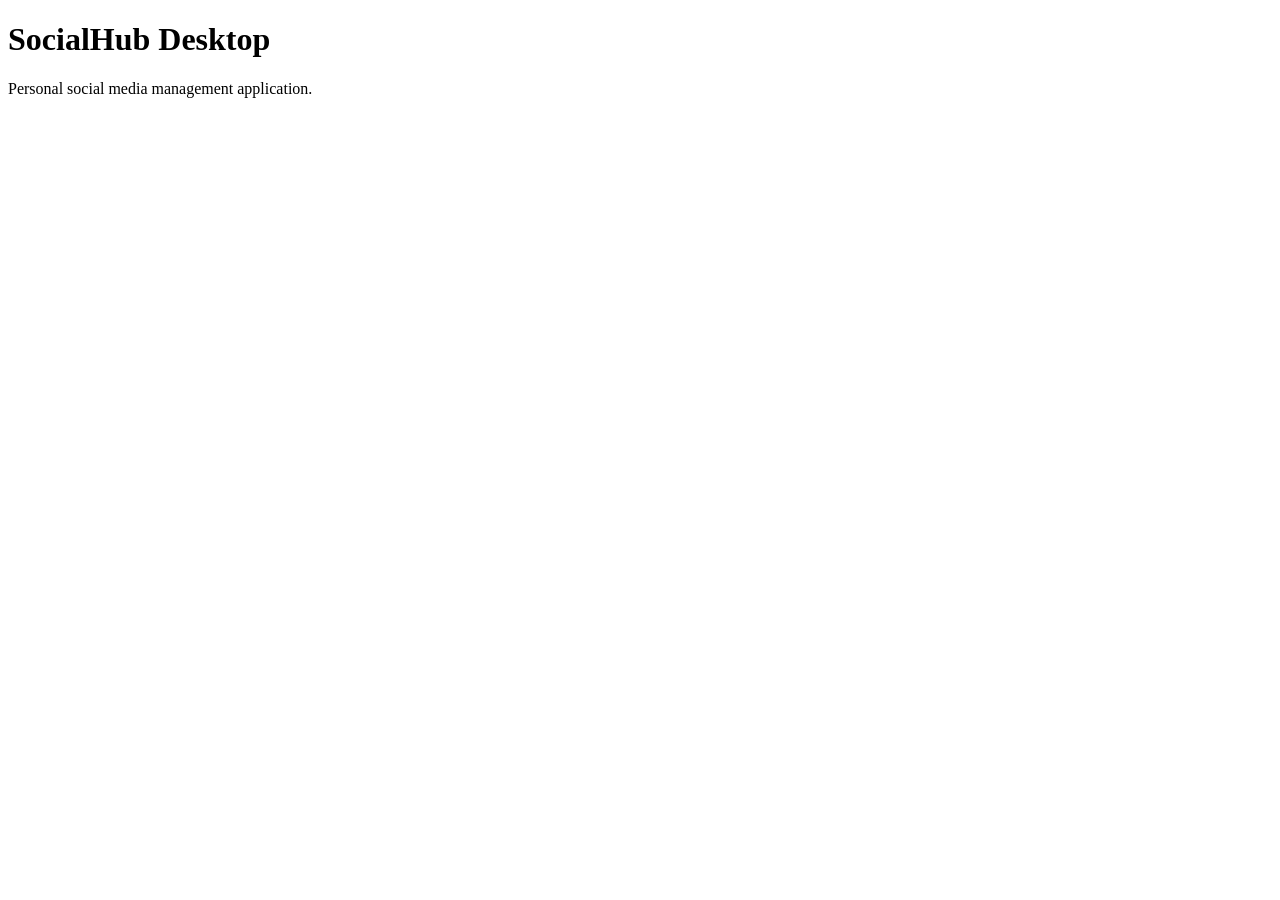
==== index.html @ 494243b6 "Add initial HTML structure for SocialHub" ====
<!DOCTYPE html>
<html lang="en">
<head>
  <meta charset="UTF-8">
  <title>SocialHub</title>
</head>
<body>
  <h1>SocialHub Desktop</h1>
  <p>Personal social media management application.</p>
</body>
</html>
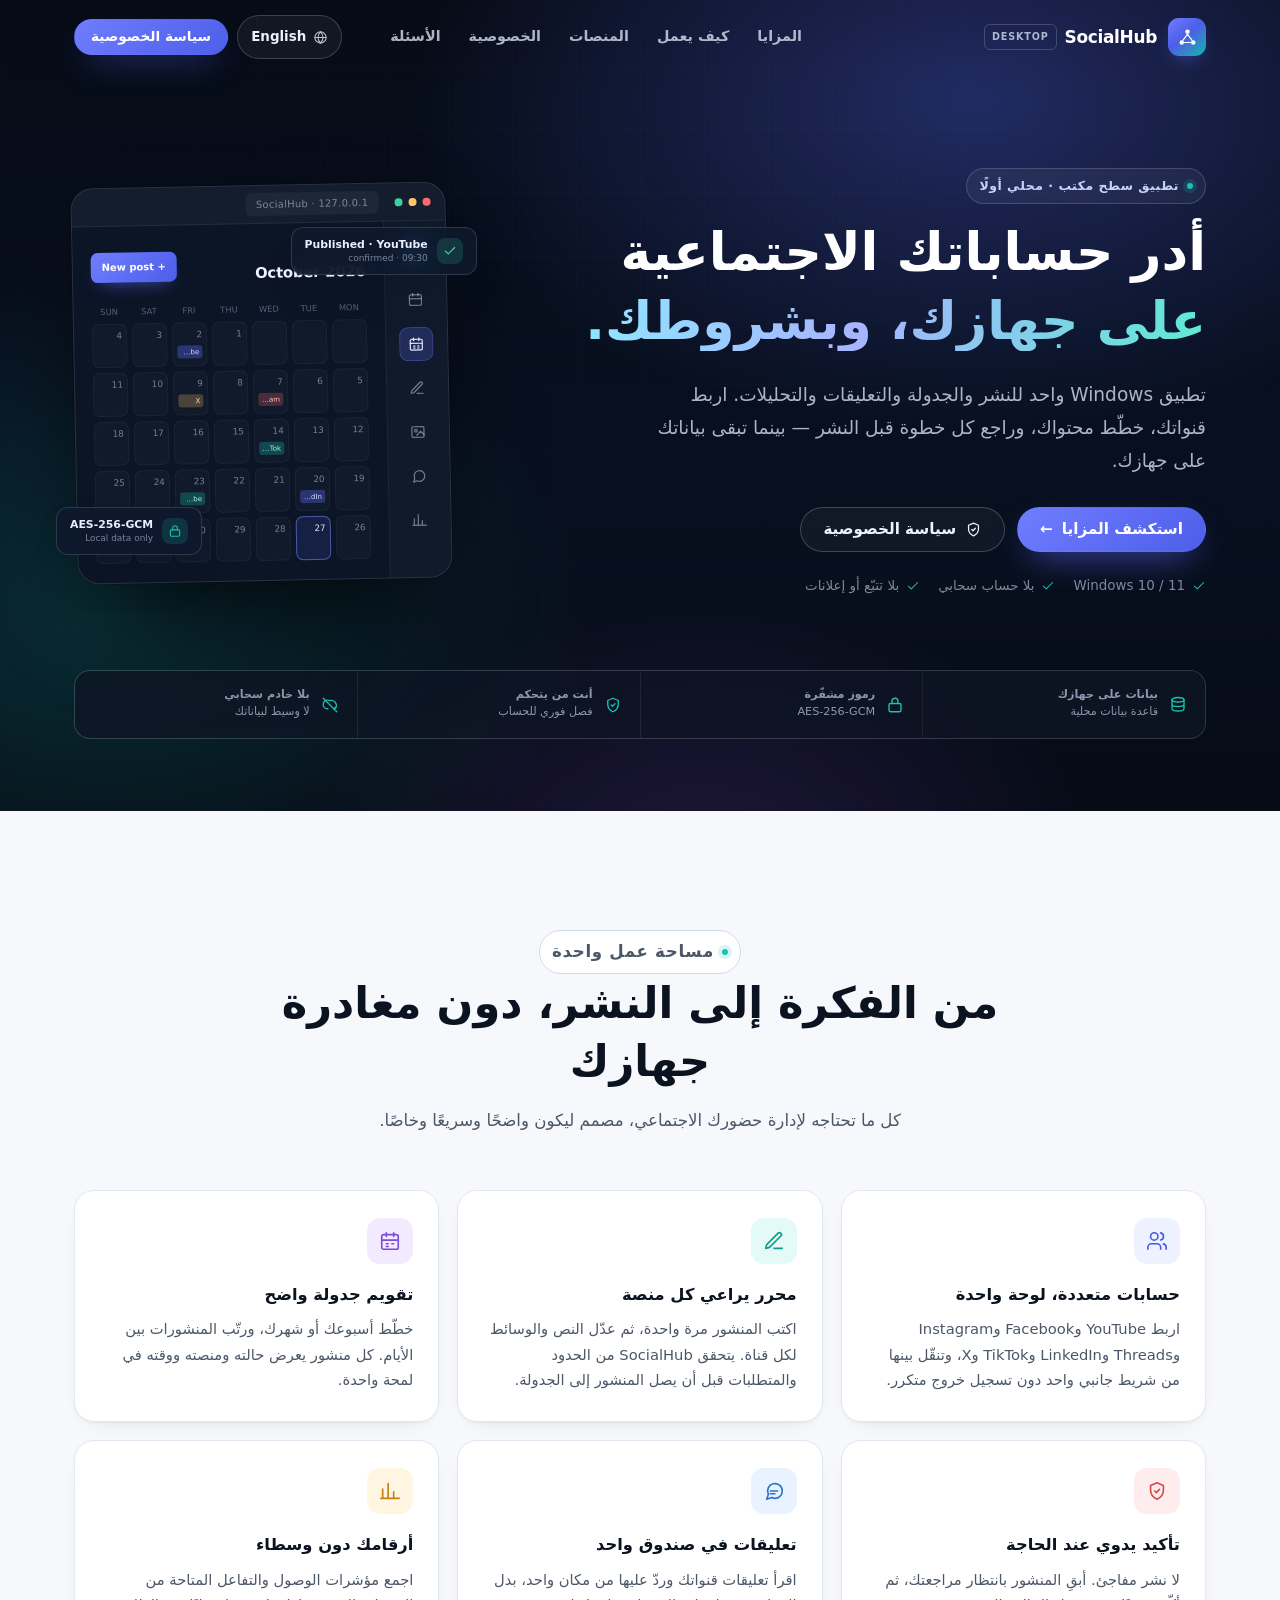
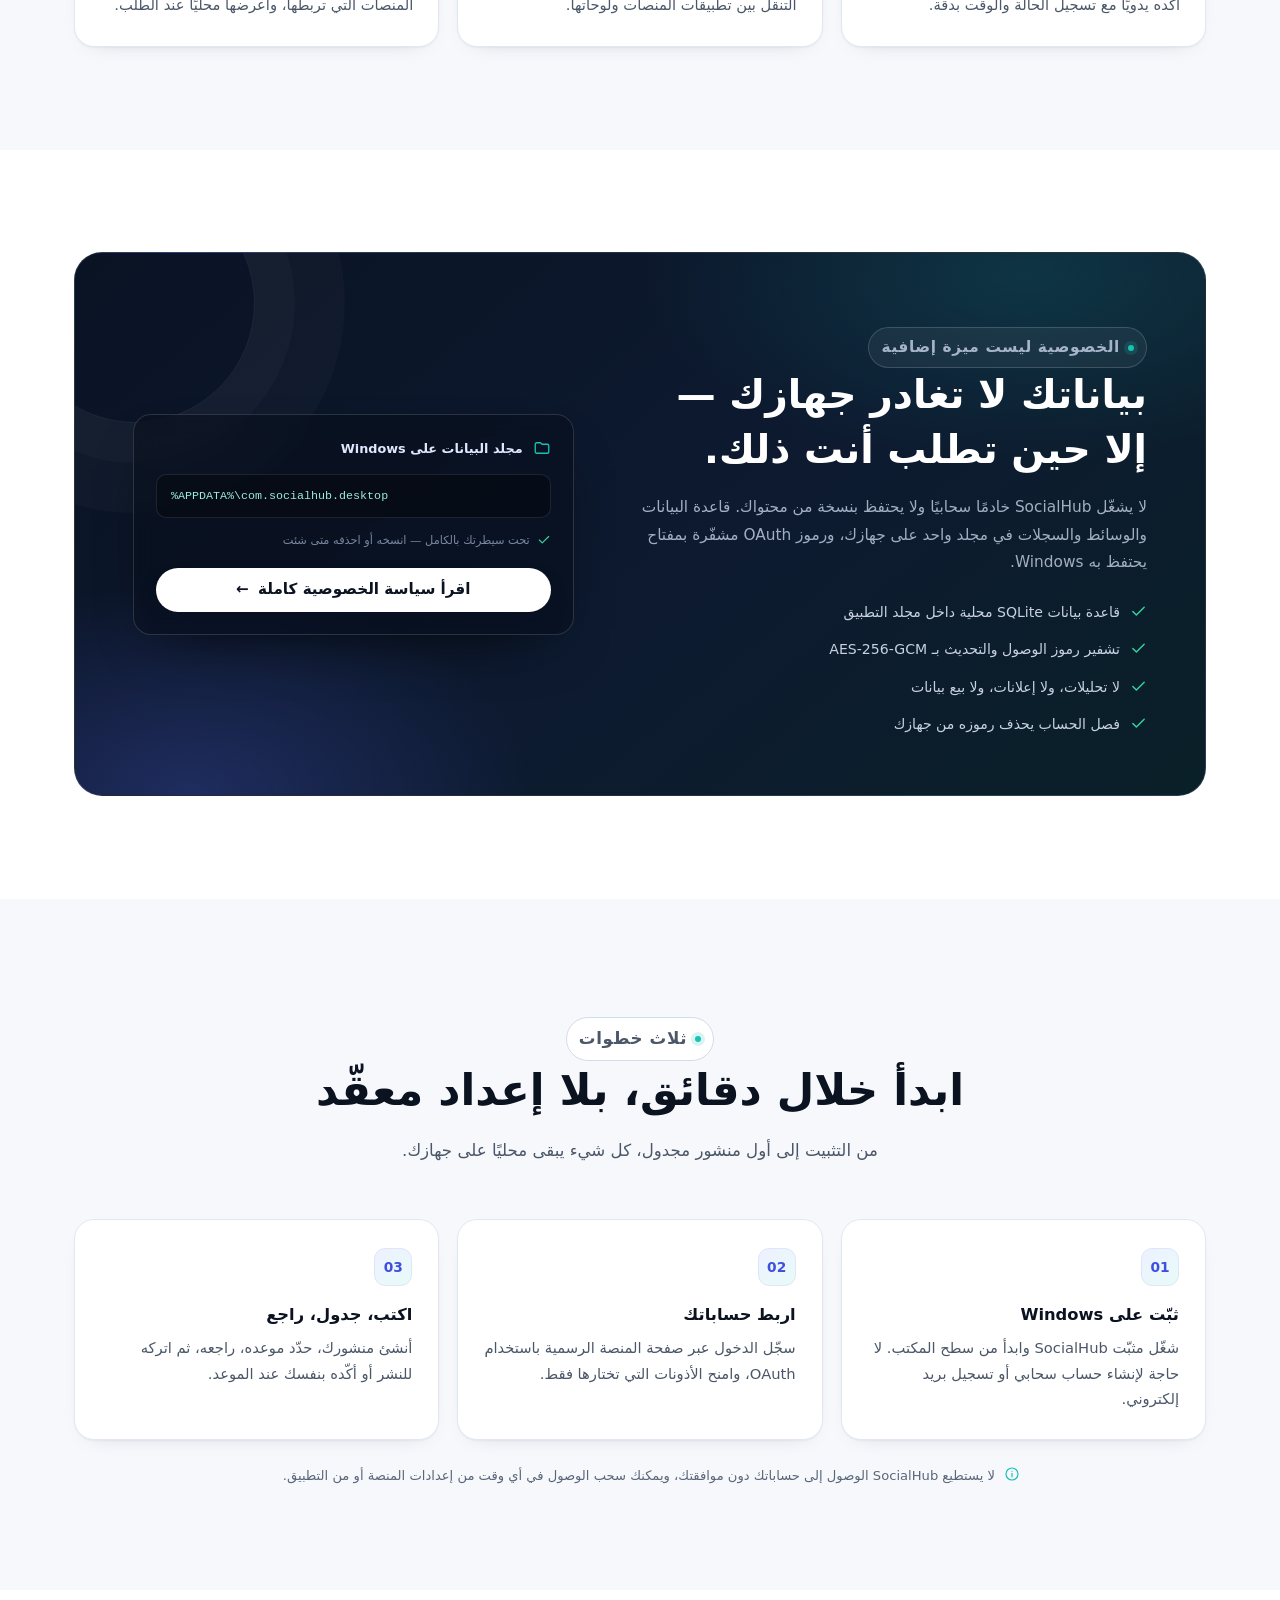
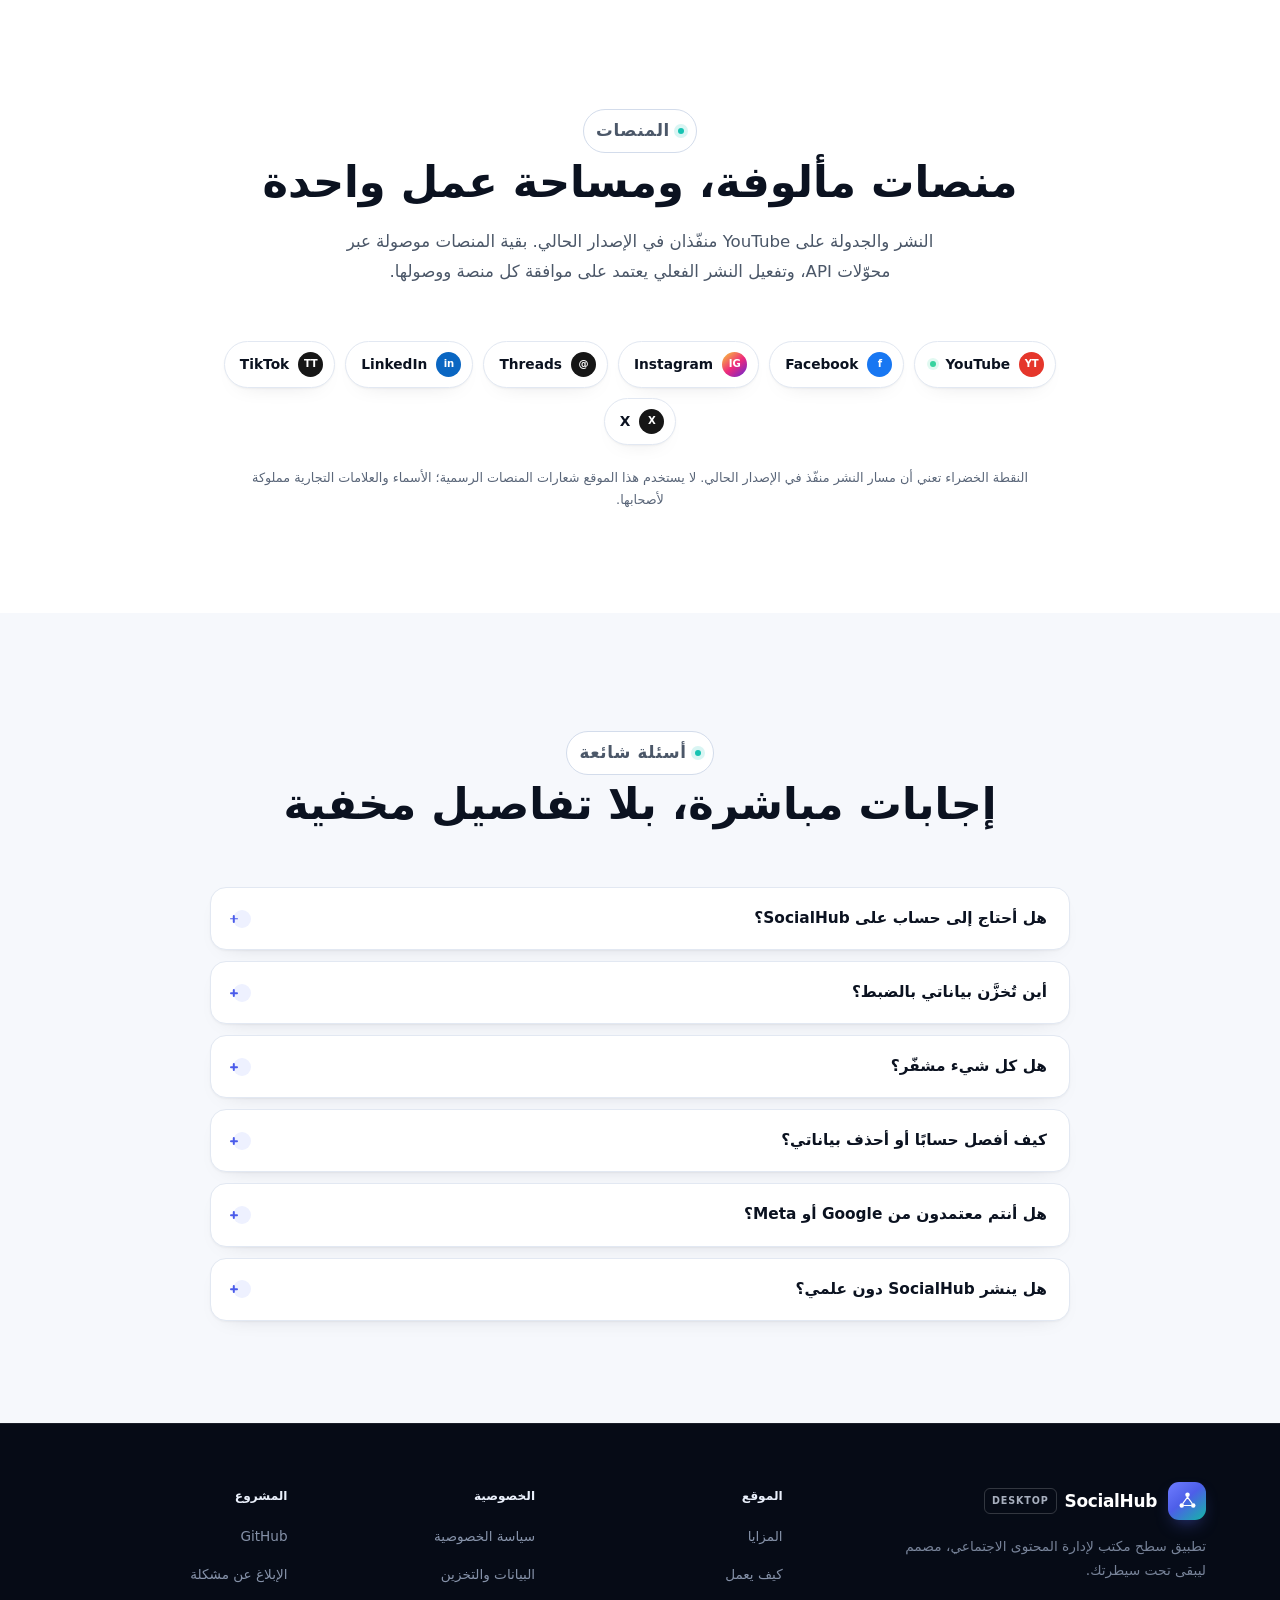
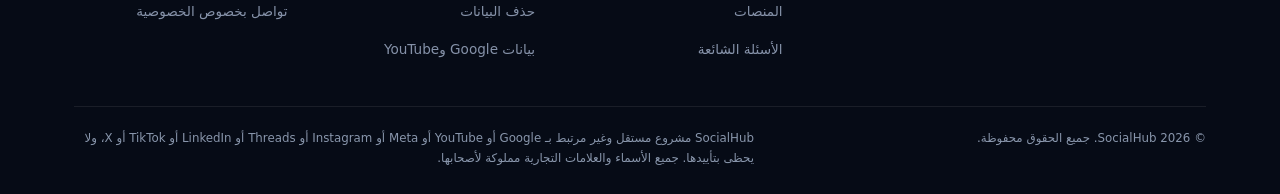
==== commit ca8420a1: "Build bilingual SocialHub site and privacy policy - Arabic-first home page with English switcher, re" ====
--- a/index.html
+++ b/index.html
@@ -1,11 +1,648 @@
 <!DOCTYPE html>
-<html lang="en">
+<html lang="ar" dir="rtl" data-lang="ar">
 <head>
   <meta charset="UTF-8">
-  <title>SocialHub</title>
+  <meta name="viewport" content="width=device-width, initial-scale=1">
+  <title>SocialHub Desktop — إدارة حسابات التواصل الاجتماعي من جهازك</title>
+  <meta name="description" content="SocialHub Desktop تطبيق Windows لإدارة حسابات التواصل الاجتماعي والنشر والجدولة والتعليقات. بياناتك تبقى على جهازك، ورموز OAuth مشفّرة.">
+  <meta name="theme-color" content="#060b16">
+  <meta name="color-scheme" content="light">
+  <link rel="canonical" href="https://socialhub.vylo.win/">
+  <link rel="alternate" hreflang="ar" href="https://socialhub.vylo.win/?lang=ar">
+  <link rel="alternate" hreflang="en" href="https://socialhub.vylo.win/?lang=en">
+  <link rel="alternate" hreflang="x-default" href="https://socialhub.vylo.win/">
+  <link rel="icon" href="favicon.svg" type="image/svg+xml">
+  <link rel="stylesheet" href="assets/styles.css">
+  <script defer src="assets/site.js"></script>
+
+  <meta property="og:type" content="website">
+  <meta property="og:site_name" content="SocialHub">
+  <meta property="og:title" content="SocialHub Desktop — إدارة حسابات التواصل الاجتماعي من جهازك">
+  <meta property="og:description" content="تطبيق Windows واحد للنشر والجدولة والتعليقات. بيانات محلية، رموز مشفّرة، وبلا خادم سحابي.">
+  <meta property="og:url" content="https://socialhub.vylo.win/">
+  <meta property="og:locale" content="ar_AR">
+  <meta property="og:locale:alternate" content="en_US">
+  <meta name="twitter:card" content="summary">
 </head>
-<body>
-  <h1>SocialHub Desktop</h1>
-  <p>Personal social media management application.</p>
+<body data-page="home">
+  <a class="skip-link" href="#main"><span class="lang-ar">تخطَّ إلى المحتوى</span><span class="lang-en" lang="en">Skip to content</span></a>
+
+  <header class="site-header">
+    <div class="wrap header-inner">
+      <a class="brand" href="./" aria-label="SocialHub — الصفحة الرئيسية">
+        <span class="logo-mark" aria-hidden="true">
+          <svg viewBox="0 0 32 32" fill="none">
+            <circle cx="16" cy="8" r="3.1" fill="currentColor"/>
+            <circle cx="8" cy="23" r="3.1" fill="currentColor"/>
+            <circle cx="24" cy="23" r="3.1" fill="currentColor"/>
+            <path d="M16 11.2 9.6 20M16 11.2 22.4 20M11.1 23h9.8" stroke="currentColor" stroke-width="1.6" stroke-linecap="round"/>
+          </svg>
+        </span>
+        <span class="brand-text">
+          SocialHub
+          <span class="brand-tag">Desktop</span>
+        </span>
+      </a>
+
+      <nav class="site-nav" id="site-nav" data-nav aria-label="التنقل الرئيسي">
+        <a href="#features"><span class="lang-ar">المزايا</span><span class="lang-en" lang="en">Features</span></a>
+        <a href="#how"><span class="lang-ar">كيف يعمل</span><span class="lang-en" lang="en">How it works</span></a>
+        <a href="#platforms"><span class="lang-ar">المنصات</span><span class="lang-en" lang="en">Platforms</span></a>
+        <a href="#privacy"><span class="lang-ar">الخصوصية</span><span class="lang-en" lang="en">Privacy</span></a>
+        <a href="#faq"><span class="lang-ar">الأسئلة</span><span class="lang-en" lang="en">FAQ</span></a>
+      </nav>
+
+      <div class="header-actions">
+        <button class="lang-btn" type="button" data-lang-toggle aria-label="التبديل إلى الإنجليزية" title="التبديل إلى الإنجليزية">
+          <svg viewBox="0 0 24 24" fill="none" stroke="currentColor" stroke-width="1.7" stroke-linecap="round" stroke-linejoin="round" aria-hidden="true">
+            <circle cx="12" cy="12" r="9"/>
+            <path d="M3 12h18M12 3c2.6 2.7 4 6 4 9s-1.4 6.3-4 9c-2.6-2.7-4-6-4-9s1.4-6.3 4-9z"/>
+          </svg>
+          <span data-lang-label>English</span>
+        </button>
+        <a class="btn btn--primary btn--sm" href="privacy/">
+          <span class="lang-ar">سياسة الخصوصية</span>
+          <span class="lang-en" lang="en">Privacy policy</span>
+        </a>
+        <button class="nav-toggle" type="button" data-nav-toggle aria-expanded="false" aria-controls="site-nav" aria-label="فتح القائمة">
+          <span></span><span></span><span></span>
+        </button>
+      </div>
+    </div>
+  </header>
+
+  <main id="main">
+    <section class="hero" id="top">
+      <div class="wrap">
+        <div class="hero-grid">
+          <div class="hero-copy">
+            <p class="eyebrow eyebrow--dark">
+              <span class="eyebrow__dot" aria-hidden="true"></span>
+              <span class="lang-ar">تطبيق سطح مكتب · محلي أولًا</span>
+              <span class="lang-en" lang="en">Desktop app · Local-first</span>
+            </p>
+            <h1>
+              <span class="lang-ar">أدر حساباتك الاجتماعية <span class="grad-text">على جهازك، وبشروطك.</span></span>
+              <span class="lang-en" lang="en">Run your social accounts <span class="grad-text">on your own terms.</span></span>
+            </h1>
+            <p class="hero-sub">
+              <span class="lang-ar">تطبيق Windows واحد للنشر والجدولة والتعليقات والتحليلات. اربط قنواتك، خطّط محتواك، وراجع كل خطوة قبل النشر — بينما تبقى بياناتك على جهازك.</span>
+              <span class="lang-en" lang="en">One Windows app for publishing, scheduling, comments, and analytics. Connect your channels, plan your content, and review every step before it goes live — while your data stays on your machine.</span>
+            </p>
+            <div class="hero-actions">
+              <a class="btn btn--primary" href="#features">
+                <span class="lang-ar">استكشف المزايا</span>
+                <span class="lang-en" lang="en">Explore features</span>
+                <span class="arrow" aria-hidden="true">→</span>
+              </a>
+              <a class="btn btn--ghost" href="privacy/">
+                <svg viewBox="0 0 24 24" width="17" height="17" fill="none" stroke="currentColor" stroke-width="1.8" stroke-linecap="round" stroke-linejoin="round" aria-hidden="true">
+                  <path d="M12 3l7 3v5c0 4.6-3 8.3-7 10-4-1.7-7-5.4-7-10V6l7-3z"/>
+                  <path d="M9.5 12l1.8 1.8 3.4-3.6"/>
+                </svg>
+                <span class="lang-ar">سياسة الخصوصية</span>
+                <span class="lang-en" lang="en">Privacy policy</span>
+              </a>
+            </div>
+            <div class="hero-note">
+              <span>
+                <svg viewBox="0 0 24 24" fill="none" stroke="currentColor" stroke-width="1.8" stroke-linecap="round" stroke-linejoin="round" aria-hidden="true"><path d="M20 6L9 17l-5-5"/></svg>
+                <span class="lang-ar">Windows 10 / 11</span>
+                <span class="lang-en" lang="en">Windows 10 / 11</span>
+              </span>
+              <span>
+                <svg viewBox="0 0 24 24" fill="none" stroke="currentColor" stroke-width="1.8" stroke-linecap="round" stroke-linejoin="round" aria-hidden="true"><path d="M20 6L9 17l-5-5"/></svg>
+                <span class="lang-ar">بلا حساب سحابي</span>
+                <span class="lang-en" lang="en">No cloud account</span>
+              </span>
+              <span>
+                <svg viewBox="0 0 24 24" fill="none" stroke="currentColor" stroke-width="1.8" stroke-linecap="round" stroke-linejoin="round" aria-hidden="true"><path d="M20 6L9 17l-5-5"/></svg>
+                <span class="lang-ar">بلا تتبّع أو إعلانات</span>
+                <span class="lang-en" lang="en">No tracking or ads</span>
+              </span>
+            </div>
+          </div>
+
+          <div class="hero-visual">
+            <div class="hero-glow" aria-hidden="true"></div>
+            <div class="mock-window" role="img" aria-label="معاينة لواجهة SocialHub: تقويم جدولة أسبوعي مع منشورات موزعة على أيام الشهر">
+              <div class="mock-bar" aria-hidden="true">
+                <span class="mock-dot mock-dot--r"></span>
+                <span class="mock-dot mock-dot--y"></span>
+                <span class="mock-dot mock-dot--g"></span>
+                <span class="mock-url">SocialHub · 127.0.0.1</span>
+              </div>
+              <div class="mock-body">
+                <aside class="mock-side" aria-hidden="true">
+                  <span class="mock-side-logo">S</span>
+                  <span class="side-ic">
+                    <svg viewBox="0 0 24 24" fill="none" stroke="currentColor" stroke-width="1.8" stroke-linecap="round" stroke-linejoin="round"><rect x="3" y="4" width="18" height="16" rx="2"/><path d="M8 2v4M16 2v4M3 10h18"/></svg>
+                  </span>
+                  <span class="side-ic is-active">
+                    <svg viewBox="0 0 24 24" fill="none" stroke="currentColor" stroke-width="1.8" stroke-linecap="round" stroke-linejoin="round"><rect x="3" y="5" width="18" height="16" rx="2"/><path d="M8 3v4M16 3v4M3 11h18M8 15h2M14 15h2M8 18h2M14 18h2"/></svg>
+                  </span>
+                  <span class="side-ic">
+                    <svg viewBox="0 0 24 24" fill="none" stroke="currentColor" stroke-width="1.8" stroke-linecap="round" stroke-linejoin="round"><path d="M12 20h9"/><path d="M16.5 3.5a2.1 2.1 0 013 3L7 19l-4 1 1-4z"/></svg>
+                  </span>
+                  <span class="side-ic">
+                    <svg viewBox="0 0 24 24" fill="none" stroke="currentColor" stroke-width="1.8" stroke-linecap="round" stroke-linejoin="round"><rect x="3" y="4" width="18" height="16" rx="2"/><circle cx="9" cy="10" r="2"/><path d="M21 16l-5-5-6 6"/></svg>
+                  </span>
+                  <span class="side-ic">
+                    <svg viewBox="0 0 24 24" fill="none" stroke="currentColor" stroke-width="1.8" stroke-linecap="round" stroke-linejoin="round"><path d="M21 12a8 8 0 01-11.6 7.1L4 21l1.9-5.4A8 8 0 1121 12z"/></svg>
+                  </span>
+                  <span class="side-ic">
+                    <svg viewBox="0 0 24 24" fill="none" stroke="currentColor" stroke-width="1.8" stroke-linecap="round" stroke-linejoin="round"><path d="M4 20V10M10 20V4M16 20v-7M22 20H2"/></svg>
+                  </span>
+                </aside>
+                <div class="mock-main" aria-hidden="true">
+                  <div class="mock-head">
+                    <div>
+                      <span class="mock-kicker">Calendar</span>
+                      <strong>October 2026</strong>
+                    </div>
+                    <span class="mock-btn">+ New post</span>
+                  </div>
+                  <div class="mock-week">
+                    <span>MON</span><span>TUE</span><span>WED</span><span>THU</span><span>FRI</span><span>SAT</span><span>SUN</span>
+                  </div>
+                  <div class="cal">
+                    <div class="cal-cell"></div>
+                    <div class="cal-cell"></div>
+                    <div class="cal-cell"></div>
+                    <div class="cal-cell">1</div>
+                    <div class="cal-cell">2<span class="cal-pill">YouTube</span></div>
+                    <div class="cal-cell">3</div>
+                    <div class="cal-cell">4</div>
+
+                    <div class="cal-cell">5</div>
+                    <div class="cal-cell">6</div>
+                    <div class="cal-cell">7<span class="cal-pill cal-pill--rose">Instagram</span></div>
+                    <div class="cal-cell">8</div>
+                    <div class="cal-cell">9<span class="cal-pill cal-pill--amber">X</span></div>
+                    <div class="cal-cell">10</div>
+                    <div class="cal-cell">11</div>
+
+                    <div class="cal-cell">12</div>
+                    <div class="cal-cell">13</div>
+                    <div class="cal-cell">14<span class="cal-pill cal-pill--teal">TikTok</span></div>
+                    <div class="cal-cell">15</div>
+                    <div class="cal-cell">16</div>
+                    <div class="cal-cell">17</div>
+                    <div class="cal-cell">18</div>
+
+                    <div class="cal-cell">19</div>
+                    <div class="cal-cell">20<span class="cal-pill">LinkedIn</span></div>
+                    <div class="cal-cell">21</div>
+                    <div class="cal-cell">22</div>
+                    <div class="cal-cell">23<span class="cal-pill cal-pill--teal">YouTube</span></div>
+                    <div class="cal-cell">24</div>
+                    <div class="cal-cell">25</div>
+
+                    <div class="cal-cell">26</div>
+                    <div class="cal-cell is-today">27</div>
+                    <div class="cal-cell">28</div>
+                    <div class="cal-cell">29</div>
+                    <div class="cal-cell">30</div>
+                    <div class="cal-cell">31</div>
+                    <div class="cal-cell"></div>
+                  </div>
+                </div>
+              </div>
+            </div>
+
+            <div class="float-card float-card--one" aria-hidden="true">
+              <span class="float-ic float-ic--green">
+                <svg viewBox="0 0 24 24" fill="none" stroke="currentColor" stroke-width="2" stroke-linecap="round" stroke-linejoin="round"><path d="M20 6L9 17l-5-5"/></svg>
+              </span>
+              <span>
+                <strong>Published · YouTube</strong>
+                <small>09:30 · confirmed</small>
+              </span>
+            </div>
+
+            <div class="float-card float-card--two" aria-hidden="true">
+              <span class="float-ic float-ic--teal">
+                <svg viewBox="0 0 24 24" fill="none" stroke="currentColor" stroke-width="1.9" stroke-linecap="round" stroke-linejoin="round"><rect x="4" y="10" width="16" height="11" rx="2"/><path d="M8 10V7a4 4 0 018 0v3"/></svg>
+              </span>
+              <span>
+                <strong>AES-256-GCM</strong>
+                <small>Local data only</small>
+              </span>
+            </div>
+          </div>
+        </div>
+
+        <div class="hero-trust">
+          <div class="trust-item">
+            <svg viewBox="0 0 24 24" fill="none" stroke="currentColor" stroke-width="1.8" stroke-linecap="round" stroke-linejoin="round" aria-hidden="true"><ellipse cx="12" cy="5" rx="8" ry="3"/><path d="M4 5v6c0 1.7 3.6 3 8 3s8-1.3 8-3V5M4 11v6c0 1.7 3.6 3 8 3s8-1.3 8-3v-6"/></svg>
+            <div>
+              <strong><span class="lang-ar">بيانات على جهازك</span><span class="lang-en" lang="en">Data on your PC</span></strong>
+              <span><span class="lang-ar">قاعدة بيانات محلية</span><span class="lang-en" lang="en">A local database</span></span>
+            </div>
+          </div>
+          <div class="trust-item">
+            <svg viewBox="0 0 24 24" fill="none" stroke="currentColor" stroke-width="1.8" stroke-linecap="round" stroke-linejoin="round" aria-hidden="true"><rect x="4" y="10" width="16" height="11" rx="2"/><path d="M8 10V7a4 4 0 018 0v3"/></svg>
+            <div>
+              <strong><span class="lang-ar">رموز مشفّرة</span><span class="lang-en" lang="en">Encrypted tokens</span></strong>
+              <span><span class="lang-ar">AES-256-GCM</span><span class="lang-en" lang="en">AES-256-GCM</span></span>
+            </div>
+          </div>
+          <div class="trust-item">
+            <svg viewBox="0 0 24 24" fill="none" stroke="currentColor" stroke-width="1.8" stroke-linecap="round" stroke-linejoin="round" aria-hidden="true"><path d="M12 3l7 3v5c0 4.6-3 8.3-7 10-4-1.7-7-5.4-7-10V6l7-3z"/><path d="M9.5 12l1.8 1.8 3.4-3.6"/></svg>
+            <div>
+              <strong><span class="lang-ar">أنت من يتحكم</span><span class="lang-en" lang="en">You stay in control</span></strong>
+              <span><span class="lang-ar">فصل فوري للحساب</span><span class="lang-en" lang="en">Disconnect anytime</span></span>
+            </div>
+          </div>
+          <div class="trust-item">
+            <svg viewBox="0 0 24 24" fill="none" stroke="currentColor" stroke-width="1.8" stroke-linecap="round" stroke-linejoin="round" aria-hidden="true"><path d="M20.4 14.5A7 7 0 0012 6h-1.2A5.5 5.5 0 003 11.5 5.5 5.5 0 008.5 17h.7M17 17h1.5a4.5 4.5 0 001.9-2.5z"/><path d="M3 3l18 18"/></svg>
+            <div>
+              <strong><span class="lang-ar">بلا خادم سحابي</span><span class="lang-en" lang="en">No cloud back end</span></strong>
+              <span><span class="lang-ar">لا وسيط لبياناتك</span><span class="lang-en" lang="en">No middleman</span></span>
+            </div>
+          </div>
+        </div>
+      </div>
+    </section>
+
+    <section class="section section--paper" id="features">
+      <div class="wrap">
+        <div class="section-head">
+          <p class="eyebrow"><span class="eyebrow__dot" aria-hidden="true"></span><span class="lang-ar">مساحة عمل واحدة</span><span class="lang-en" lang="en">One workspace</span></p>
+          <h2>
+            <span class="lang-ar">من الفكرة إلى النشر، دون مغادرة جهازك</span>
+            <span class="lang-en" lang="en">From idea to published, without leaving your PC</span>
+          </h2>
+          <p>
+            <span class="lang-ar">كل ما تحتاجه لإدارة حضورك الاجتماعي، مصمم ليكون واضحًا وسريعًا وخاصًا.</span>
+            <span class="lang-en" lang="en">Everything you need to manage your social presence, designed to be clear, fast, and private.</span>
+          </p>
+        </div>
+
+        <div class="features-grid">
+          <article class="feature">
+            <span class="icon-tile" aria-hidden="true">
+              <svg viewBox="0 0 24 24" fill="none" stroke="currentColor" stroke-width="1.8" stroke-linecap="round" stroke-linejoin="round"><path d="M16 21v-2a4 4 0 00-4-4H6a4 4 0 00-4 4v2"/><circle cx="9" cy="7" r="4"/><path d="M22 21v-2a4 4 0 00-3-3.9M16 3.1a4 4 0 010 7.8"/></svg>
+            </span>
+            <h3><span class="lang-ar">حسابات متعددة، لوحة واحدة</span><span class="lang-en" lang="en">Multiple accounts, one dashboard</span></h3>
+            <p>
+              <span class="lang-ar">اربط YouTube وFacebook وInstagram وThreads وLinkedIn وTikTok وX، وتنقّل بينها من شريط جانبي واحد دون تسجيل خروج متكرر.</span>
+              <span class="lang-en" lang="en">Connect YouTube, Facebook, Instagram, Threads, LinkedIn, TikTok, and X, then move between them from one sidebar without signing in again.</span>
+            </p>
+          </article>
+
+          <article class="feature">
+            <span class="icon-tile icon-tile--teal" aria-hidden="true">
+              <svg viewBox="0 0 24 24" fill="none" stroke="currentColor" stroke-width="1.8" stroke-linecap="round" stroke-linejoin="round"><path d="M12 20h9"/><path d="M16.5 3.5a2.1 2.1 0 013 3L7 19l-4 1 1-4z"/></svg>
+            </span>
+            <h3><span class="lang-ar">محرر يراعي كل منصة</span><span class="lang-en" lang="en">A composer that respects each platform</span></h3>
+            <p>
+              <span class="lang-ar">اكتب المنشور مرة واحدة، ثم عدّل النص والوسائط لكل قناة. يتحقق SocialHub من الحدود والمتطلبات قبل أن يصل المنشور إلى الجدولة.</span>
+              <span class="lang-en" lang="en">Write once, then tailor the text and media for each channel. SocialHub checks limits and requirements before a post can be scheduled.</span>
+            </p>
+          </article>
+
+          <article class="feature">
+            <span class="icon-tile icon-tile--violet" aria-hidden="true">
+              <svg viewBox="0 0 24 24" fill="none" stroke="currentColor" stroke-width="1.8" stroke-linecap="round" stroke-linejoin="round"><rect x="3" y="5" width="18" height="16" rx="2"/><path d="M8 3v4M16 3v4M3 11h18"/><path d="M8 15h2M14 15h2M8 18h2"/></svg>
+            </span>
+            <h3><span class="lang-ar">تقويم جدولة واضح</span><span class="lang-en" lang="en">A calendar that makes sense</span></h3>
+            <p>
+              <span class="lang-ar">خطّط أسبوعك أو شهرك، ورتّب المنشورات بين الأيام. كل منشور يعرض حالته ومنصته ووقته في لمحة واحدة.</span>
+              <span class="lang-en" lang="en">Plan your week or month and arrange posts across days. Every entry shows its status, platform, and time at a glance.</span>
+            </p>
+          </article>
+
+          <article class="feature">
+            <span class="icon-tile icon-tile--rose" aria-hidden="true">
+              <svg viewBox="0 0 24 24" fill="none" stroke="currentColor" stroke-width="1.8" stroke-linecap="round" stroke-linejoin="round"><path d="M12 3l7 3v5c0 4.6-3 8.3-7 10-4-1.7-7-5.4-7-10V6l7-3z"/><path d="M9.5 12l1.8 1.8 3.4-3.6"/></svg>
+            </span>
+            <h3><span class="lang-ar">تأكيد يدوي عند الحاجة</span><span class="lang-en" lang="en">Manual confirmation when you want it</span></h3>
+            <p>
+              <span class="lang-ar">لا نشر مفاجئ. أبقِ المنشور بانتظار مراجعتك، ثم أكّده يدويًا مع تسجيل الحالة والوقت بدقة.</span>
+              <span class="lang-en" lang="en">No surprise publishing. Keep a post waiting for your review, then confirm it by hand with the status and time recorded precisely.</span>
+            </p>
+          </article>
+
+          <article class="feature">
+            <span class="icon-tile icon-tile--blue" aria-hidden="true">
+              <svg viewBox="0 0 24 24" fill="none" stroke="currentColor" stroke-width="1.8" stroke-linecap="round" stroke-linejoin="round"><path d="M21 12a8 8 0 01-11.6 7.1L4 21l1.9-5.4A8 8 0 1121 12z"/><path d="M8 12h8M8 15h5"/></svg>
+            </span>
+            <h3><span class="lang-ar">تعليقات في صندوق واحد</span><span class="lang-en" lang="en">Comments in one inbox</span></h3>
+            <p>
+              <span class="lang-ar">اقرأ تعليقات قنواتك وردّ عليها من مكان واحد، بدل التنقل بين تطبيقات المنصات ولوحاتها.</span>
+              <span class="lang-en" lang="en">Read and reply to comments from your channels in one place instead of hopping between platform apps and dashboards.</span>
+            </p>
+          </article>
+
+          <article class="feature">
+            <span class="icon-tile icon-tile--amber" aria-hidden="true">
+              <svg viewBox="0 0 24 24" fill="none" stroke="currentColor" stroke-width="1.8" stroke-linecap="round" stroke-linejoin="round"><path d="M4 20V10M10 20V4M16 20v-7M22 20H2"/></svg>
+            </span>
+            <h3><span class="lang-ar">أرقامك دون وسطاء</span><span class="lang-en" lang="en">Your numbers, no middleman</span></h3>
+            <p>
+              <span class="lang-ar">اجمع مؤشرات الوصول والتفاعل المتاحة من المنصات التي تربطها، واعرضها محليًا عند الطلب.</span>
+              <span class="lang-en" lang="en">Pull the reach and engagement metrics each connected platform exposes, and view them locally on demand.</span>
+            </p>
+          </article>
+        </div>
+      </div>
+    </section>
+
+    <section class="section section--white" id="privacy">
+      <div class="wrap">
+        <div class="privacy-band">
+          <div>
+            <p class="eyebrow eyebrow--dark">
+              <span class="eyebrow__dot" aria-hidden="true"></span>
+              <span class="lang-ar">الخصوصية ليست ميزة إضافية</span>
+              <span class="lang-en" lang="en">Privacy is not an add-on</span>
+            </p>
+            <h2>
+              <span class="lang-ar">بياناتك لا تغادر جهازك — إلا حين تطلب أنت ذلك.</span>
+              <span class="lang-en" lang="en">Your data does not leave your PC — unless you ask it to.</span>
+            </h2>
+            <p>
+              <span class="lang-ar">لا يشغّل SocialHub خادمًا سحابيًا ولا يحتفظ بنسخة من محتواك. قاعدة البيانات والوسائط والسجلات في مجلد واحد على جهازك، ورموز OAuth مشفّرة بمفتاح يحتفظ به Windows.</span>
+              <span class="lang-en" lang="en">SocialHub runs no cloud back end and keeps no copy of your content. The database, media, and logs live in one folder on your PC, and OAuth tokens are encrypted with a key held by Windows.</span>
+            </p>
+            <ul class="privacy-list">
+              <li>
+                <svg viewBox="0 0 24 24" fill="none" stroke="currentColor" stroke-width="2" stroke-linecap="round" stroke-linejoin="round" aria-hidden="true"><path d="M20 6L9 17l-5-5"/></svg>
+                <span class="lang-ar">قاعدة بيانات SQLite محلية داخل مجلد التطبيق</span>
+                <span class="lang-en" lang="en">A local SQLite database inside the app's data folder</span>
+              </li>
+              <li>
+                <svg viewBox="0 0 24 24" fill="none" stroke="currentColor" stroke-width="2" stroke-linecap="round" stroke-linejoin="round" aria-hidden="true"><path d="M20 6L9 17l-5-5"/></svg>
+                <span class="lang-ar">تشفير رموز الوصول والتحديث بـ AES-256-GCM</span>
+                <span class="lang-en" lang="en">Access and refresh tokens encrypted with AES-256-GCM</span>
+              </li>
+              <li>
+                <svg viewBox="0 0 24 24" fill="none" stroke="currentColor" stroke-width="2" stroke-linecap="round" stroke-linejoin="round" aria-hidden="true"><path d="M20 6L9 17l-5-5"/></svg>
+                <span class="lang-ar">لا تحليلات، ولا إعلانات، ولا بيع بيانات</span>
+                <span class="lang-en" lang="en">No analytics, no ads, and no data selling</span>
+              </li>
+              <li>
+                <svg viewBox="0 0 24 24" fill="none" stroke="currentColor" stroke-width="2" stroke-linecap="round" stroke-linejoin="round" aria-hidden="true"><path d="M20 6L9 17l-5-5"/></svg>
+                <span class="lang-ar">فصل الحساب يحذف رموزه من جهازك</span>
+                <span class="lang-en" lang="en">Disconnecting an account deletes its tokens from your PC</span>
+              </li>
+            </ul>
+          </div>
+
+          <div class="data-card">
+            <div class="data-card__head">
+              <svg viewBox="0 0 24 24" fill="none" stroke="currentColor" stroke-width="1.8" stroke-linecap="round" stroke-linejoin="round" aria-hidden="true"><path d="M3 7a2 2 0 012-2h5l2 2h7a2 2 0 012 2v8a2 2 0 01-2 2H5a2 2 0 01-2-2V7z"/></svg>
+              <span class="lang-ar">مجلد البيانات على Windows</span>
+              <span class="lang-en" lang="en">Your data folder on Windows</span>
+            </div>
+            <code>%APPDATA%\com.socialhub.desktop</code>
+            <div class="data-card__meta">
+              <svg viewBox="0 0 24 24" fill="none" stroke="currentColor" stroke-width="2" stroke-linecap="round" stroke-linejoin="round" aria-hidden="true"><path d="M20 6L9 17l-5-5"/></svg>
+              <span class="lang-ar">تحت سيطرتك بالكامل — انسخه أو احذفه متى شئت</span>
+              <span class="lang-en" lang="en">Fully under your control — copy or delete it anytime</span>
+            </div>
+            <a class="btn btn--light" href="privacy/">
+              <span class="lang-ar">اقرأ سياسة الخصوصية كاملة</span>
+              <span class="lang-en" lang="en">Read the full privacy policy</span>
+              <span class="arrow" aria-hidden="true">→</span>
+            </a>
+          </div>
+        </div>
+      </div>
+    </section>
+
+    <section class="section section--paper" id="how">
+      <div class="wrap">
+        <div class="section-head">
+          <p class="eyebrow"><span class="eyebrow__dot" aria-hidden="true"></span><span class="lang-ar">ثلاث خطوات</span><span class="lang-en" lang="en">Three steps</span></p>
+          <h2>
+            <span class="lang-ar">ابدأ خلال دقائق، بلا إعداد معقّد</span>
+            <span class="lang-en" lang="en">Up and running in minutes, without a complex setup</span>
+          </h2>
+          <p>
+            <span class="lang-ar">من التثبيت إلى أول منشور مجدول، كل شيء يبقى محليًا على جهازك.</span>
+            <span class="lang-en" lang="en">From install to your first scheduled post, everything stays local to your machine.</span>
+          </p>
+        </div>
+
+        <div class="steps">
+          <article class="step">
+            <span class="step-num">01</span>
+            <h3><span class="lang-ar">ثبّت على Windows</span><span class="lang-en" lang="en">Install on Windows</span></h3>
+            <p>
+              <span class="lang-ar">شغّل مثبّت SocialHub وابدأ من سطح المكتب. لا حاجة لإنشاء حساب سحابي أو تسجيل بريد إلكتروني.</span>
+              <span class="lang-en" lang="en">Run the SocialHub installer and launch it from your desktop. No cloud account or email sign-up required.</span>
+            </p>
+          </article>
+          <article class="step">
+            <span class="step-num">02</span>
+            <h3><span class="lang-ar">اربط حساباتك</span><span class="lang-en" lang="en">Connect your accounts</span></h3>
+            <p>
+              <span class="lang-ar">سجّل الدخول عبر صفحة المنصة الرسمية باستخدام OAuth، وامنح الأذونات التي تختارها فقط.</span>
+              <span class="lang-en" lang="en">Sign in through the platform's own OAuth page and grant only the permissions you choose.</span>
+            </p>
+          </article>
+          <article class="step">
+            <span class="step-num">03</span>
+            <h3><span class="lang-ar">اكتب، جدول، راجع</span><span class="lang-en" lang="en">Write, schedule, review</span></h3>
+            <p>
+              <span class="lang-ar">أنشئ منشورك، حدّد موعده، راجعه، ثم اتركه للنشر أو أكّده بنفسك عند الموعد.</span>
+              <span class="lang-en" lang="en">Create your post, pick a time, review it, then let it publish or confirm it yourself when the time comes.</span>
+            </p>
+          </article>
+        </div>
+
+        <p class="steps-note">
+          <svg viewBox="0 0 24 24" fill="none" stroke="currentColor" stroke-width="1.8" stroke-linecap="round" stroke-linejoin="round" aria-hidden="true"><circle cx="12" cy="12" r="9"/><path d="M12 11v5M12 8h.01"/></svg>
+          <span class="lang-ar">لا يستطيع SocialHub الوصول إلى حساباتك دون موافقتك، ويمكنك سحب الوصول في أي وقت من إعدادات المنصة أو من التطبيق.</span>
+          <span class="lang-en" lang="en">SocialHub cannot access your accounts without your consent, and you can revoke access anytime from the app or the platform's settings.</span>
+        </p>
+      </div>
+    </section>
+
+    <section class="section section--white" id="platforms">
+      <div class="wrap">
+        <div class="section-head">
+          <p class="eyebrow"><span class="eyebrow__dot" aria-hidden="true"></span><span class="lang-ar">المنصات</span><span class="lang-en" lang="en">Platforms</span></p>
+          <h2>
+            <span class="lang-ar">منصات مألوفة، ومساحة عمل واحدة</span>
+            <span class="lang-en" lang="en">Familiar platforms, one workspace</span>
+          </h2>
+          <p>
+            <span class="lang-ar">النشر والجدولة على YouTube منفّذان في الإصدار الحالي. بقية المنصات موصولة عبر محوّلات API، وتفعيل النشر الفعلي يعتمد على موافقة كل منصة ووصولها.</span>
+            <span class="lang-en" lang="en">YouTube publishing and scheduling are implemented in the current build. The other networks are wired through API adapters; live publishing depends on each platform's approval and access.</span>
+          </p>
+        </div>
+
+        <div class="platforms">
+          <span class="platform-chip"><span class="platform-mark platform-mark--yt" aria-hidden="true">YT</span>YouTube<span class="status-dot" aria-hidden="true"></span><span class="sr-only lang-ar">النشر منفّذ</span><span class="sr-only lang-en" lang="en">Publishing implemented</span></span>
+          <span class="platform-chip"><span class="platform-mark platform-mark--fb" aria-hidden="true">f</span>Facebook</span>
+          <span class="platform-chip"><span class="platform-mark platform-mark--ig" aria-hidden="true">IG</span>Instagram</span>
+          <span class="platform-chip"><span class="platform-mark platform-mark--th" aria-hidden="true">@</span>Threads</span>
+          <span class="platform-chip"><span class="platform-mark platform-mark--li" aria-hidden="true">in</span>LinkedIn</span>
+          <span class="platform-chip"><span class="platform-mark platform-mark--tt" aria-hidden="true">TT</span>TikTok</span>
+          <span class="platform-chip"><span class="platform-mark platform-mark--x" aria-hidden="true">X</span>X</span>
+        </div>
+        <p class="platforms-note">
+          <span class="lang-ar">النقطة الخضراء تعني أن مسار النشر منفّذ في الإصدار الحالي. لا يستخدم هذا الموقع شعارات المنصات الرسمية؛ الأسماء والعلامات التجارية مملوكة لأصحابها.</span>
+          <span class="lang-en" lang="en">The green dot marks a platform whose publishing flow is implemented in the current build. This site does not use official platform logos; names and trademarks belong to their owners.</span>
+        </p>
+      </div>
+    </section>
+
+    <section class="section section--paper" id="faq">
+      <div class="wrap">
+        <div class="section-head">
+          <p class="eyebrow"><span class="eyebrow__dot" aria-hidden="true"></span><span class="lang-ar">أسئلة شائعة</span><span class="lang-en" lang="en">FAQ</span></p>
+          <h2>
+            <span class="lang-ar">إجابات مباشرة، بلا تفاصيل مخفية</span>
+            <span class="lang-en" lang="en">Straight answers, no hidden details</span>
+          </h2>
+        </div>
+
+        <div class="faq-list">
+          <details class="faq-item">
+            <summary>
+              <span><span class="lang-ar">هل أحتاج إلى حساب على SocialHub؟</span><span class="lang-en" lang="en">Do I need a SocialHub account?</span></span>
+              <span class="faq-plus" aria-hidden="true"></span>
+            </summary>
+            <div class="faq-answer">
+              <p>
+                <span class="lang-ar">لا. تطبيق سطح المكتب ينشئ ملفًا محليًا تلقائيًا على جهازك. لا يوجد تسجيل سحابي، ولا بريد إلكتروني مطلوب، ولا كلمة مرور لحساب SocialHub.</span>
+                <span class="lang-en" lang="en">No. The desktop app creates a local profile automatically on your machine. There is no cloud sign-up, no email required, and no SocialHub account password.</span>
+              </p>
+            </div>
+          </details>
+
+          <details class="faq-item">
+            <summary>
+              <span><span class="lang-ar">أين تُخزَّن بياناتي بالضبط؟</span><span class="lang-en" lang="en">Where exactly is my data stored?</span></span>
+              <span class="faq-plus" aria-hidden="true"></span>
+            </summary>
+            <div class="faq-answer">
+              <p>
+                <span class="lang-ar">في <code>%APPDATA%\com.socialhub.desktop</code> على جهاز Windows، ويشمل قاعدة البيانات والوسائط والسجلات والنسخ الاحتياطية. لا يُرسل SocialHub هذه الملفات إلى خادم تابع له.</span>
+                <span class="lang-en" lang="en">In <code>%APPDATA%\com.socialhub.desktop</code> on your Windows PC. That folder holds the database, media, logs, and backups. SocialHub does not send these files to a server of its own.</span>
+              </p>
+            </div>
+          </details>
+
+          <details class="faq-item">
+            <summary>
+              <span><span class="lang-ar">هل كل شيء مشفّر؟</span><span class="lang-en" lang="en">Is everything encrypted?</span></span>
+              <span class="faq-plus" aria-hidden="true"></span>
+            </summary>
+            <div class="faq-answer">
+              <p>
+                <span class="lang-ar">رموز OAuth مشفّرة بـ AES-256-GCM، ويُحفظ المفتاح في Windows Credential Manager. قاعدة البيانات المحلية نفسها غير مشفّرة كاملة، ورمز PIN قفل للواجهة وليس تشفيرًا. احمِ جهازك بحساب Windows وكلمة مرور قوية.</span>
+                <span class="lang-en" lang="en">OAuth tokens are encrypted with AES-256-GCM, and the key is kept in Windows Credential Manager. The local database itself is not fully encrypted, and the PIN locks the interface rather than encrypting data. Protect your PC with a Windows account and a strong password.</span>
+              </p>
+            </div>
+          </details>
+
+          <details class="faq-item">
+            <summary>
+              <span><span class="lang-ar">كيف أفصل حسابًا أو أحذف بياناتي؟</span><span class="lang-en" lang="en">How do I disconnect an account or delete my data?</span></span>
+              <span class="faq-plus" aria-hidden="true"></span>
+            </summary>
+            <div class="faq-answer">
+              <p>
+                <span class="lang-ar">افصل الحساب من داخل التطبيق ليُحذف محليًا وتُلغى محاولة الوصول عن بُعد. لحذف كل شيء، أغلق التطبيق واحذف مجلد <code>%APPDATA%\com.socialhub.desktop</code>، ثم أزل بيانات <code>SocialHub.Desktop</code> من Windows Credential Manager، واحذف أي نسخ احتياطية صدّرتها.</span>
+                <span class="lang-en" lang="en">Disconnect the account inside the app so it is removed locally and revocation is attempted remotely. To delete everything, quit the app, delete <code>%APPDATA%\com.socialhub.desktop</code>, remove the <code>SocialHub.Desktop</code> entries from Windows Credential Manager, and delete any backup archives you exported.</span>
+              </p>
+            </div>
+          </details>
+
+          <details class="faq-item">
+            <summary>
+              <span><span class="lang-ar">هل أنتم معتمدون من Google أو Meta؟</span><span class="lang-en" lang="en">Are you endorsed by Google or Meta?</span></span>
+              <span class="faq-plus" aria-hidden="true"></span>
+            </summary>
+            <div class="faq-answer">
+              <p>
+                <span class="lang-ar">لا. SocialHub مشروع مستقل، ويستخدم واجهات API الرسمية وفق سياسات المنصات. الأسماء والعلامات التجارية مملوكة لأصحابها، ولا يعني وجودها أي رعاية أو اعتماد رسمي.</span>
+                <span class="lang-en" lang="en">No. SocialHub is an independent project that uses official platform APIs under each platform's policies. Names and trademarks belong to their owners; their presence does not imply sponsorship or official endorsement.</span>
+              </p>
+            </div>
+          </details>
+
+          <details class="faq-item">
+            <summary>
+              <span><span class="lang-ar">هل ينشر SocialHub دون علمي؟</span><span class="lang-en" lang="en">Will SocialHub publish without my knowledge?</span></span>
+              <span class="faq-plus" aria-hidden="true"></span>
+            </summary>
+            <div class="faq-answer">
+              <p>
+                <span class="lang-ar">لا. الجدولة قرارك، ويمكنك إبقاء المنشور للمراجعة اليدوية. لا يُنشر أي محتوى حتى تجدوله أو تؤكّده بنفسك.</span>
+                <span class="lang-en" lang="en">No. Scheduling is your decision, and you can keep a post for manual review. Nothing is published until you schedule it or confirm it yourself.</span>
+              </p>
+            </div>
+          </details>
+        </div>
+      </div>
+    </section>
+  </main>
+
+  <footer class="site-footer" id="contact">
+    <div class="wrap">
+      <div class="footer-grid">
+        <div class="footer-brand">
+          <a class="brand" href="./" aria-label="SocialHub — الصفحة الرئيسية">
+            <span class="logo-mark" aria-hidden="true">
+              <svg viewBox="0 0 32 32" fill="none">
+                <circle cx="16" cy="8" r="3.1" fill="currentColor"/>
+                <circle cx="8" cy="23" r="3.1" fill="currentColor"/>
+                <circle cx="24" cy="23" r="3.1" fill="currentColor"/>
+                <path d="M16 11.2 9.6 20M16 11.2 22.4 20M11.1 23h9.8" stroke="currentColor" stroke-width="1.6" stroke-linecap="round"/>
+              </svg>
+            </span>
+            <span class="brand-text">SocialHub <span class="brand-tag">Desktop</span></span>
+          </a>
+          <p>
+            <span class="lang-ar">تطبيق سطح مكتب لإدارة المحتوى الاجتماعي، مصمم ليبقى تحت سيطرتك.</span>
+            <span class="lang-en" lang="en">A desktop app for managing social content, designed to stay under your control.</span>
+          </p>
+        </div>
+
+        <div class="footer-col">
+          <h2><span class="lang-ar">الموقع</span><span class="lang-en" lang="en">Site</span></h2>
+          <ul>
+            <li><a href="#features"><span class="lang-ar">المزايا</span><span class="lang-en" lang="en">Features</span></a></li>
+            <li><a href="#how"><span class="lang-ar">كيف يعمل</span><span class="lang-en" lang="en">How it works</span></a></li>
+            <li><a href="#platforms"><span class="lang-ar">المنصات</span><span class="lang-en" lang="en">Platforms</span></a></li>
+            <li><a href="#faq"><span class="lang-ar">الأسئلة الشائعة</span><span class="lang-en" lang="en">FAQ</span></a></li>
+          </ul>
+        </div>
+
+        <div class="footer-col">
+          <h2><span class="lang-ar">الخصوصية</span><span class="lang-en" lang="en">Privacy</span></h2>
+          <ul>
+            <li><a href="privacy/"><span class="lang-ar">سياسة الخصوصية</span><span class="lang-en" lang="en">Privacy policy</span></a></li>
+            <li><a href="privacy/#storage"><span class="lang-ar">البيانات والتخزين</span><span class="lang-en" lang="en">Data and storage</span></a></li>
+            <li><a href="privacy/#deletion"><span class="lang-ar">حذف البيانات</span><span class="lang-en" lang="en">Data deletion</span></a></li>
+            <li><a href="privacy/#google"><span class="lang-ar">بيانات Google وYouTube</span><span class="lang-en" lang="en">Google and YouTube data</span></a></li>
+          </ul>
+        </div>
+
+        <div class="footer-col">
+          <h2><span class="lang-ar">المشروع</span><span class="lang-en" lang="en">Project</span></h2>
+          <ul>
+            <li><a href="https://github.com/anasreda9758-debug/socialhub-site" rel="noopener">GitHub</a></li>
+            <li><a href="https://github.com/anasreda9758-debug/socialhub-site/issues" rel="noopener"><span class="lang-ar">الإبلاغ عن مشكلة</span><span class="lang-en" lang="en">Report an issue</span></a></li>
+            <li><a href="privacy/#contact"><span class="lang-ar">تواصل بخصوص الخصوصية</span><span class="lang-en" lang="en">Privacy contact</span></a></li>
+          </ul>
+        </div>
+      </div>
+
+      <div class="footer-bottom">
+        <p>© <span data-year>2026</span> SocialHub. <span class="lang-ar">جميع الحقوق محفوظة.</span><span class="lang-en" lang="en">All rights reserved.</span></p>
+        <p class="footer-legal">
+          <span class="lang-ar">SocialHub مشروع مستقل وغير مرتبط بـ Google أو YouTube أو Meta أو Instagram أو Threads أو LinkedIn أو TikTok أو X، ولا يحظى بتأييدها. جميع الأسماء والعلامات التجارية مملوكة لأصحابها.</span>
+          <span class="lang-en" lang="en">SocialHub is an independent project, not affiliated with or endorsed by Google, YouTube, Meta, Instagram, Threads, LinkedIn, TikTok, or X. All names and trademarks belong to their owners.</span>
+        </p>
+      </div>
+    </div>
+  </footer>
 </body>
 </html>
--- a/assets/styles.css
+++ b/assets/styles.css
@@ -0,0 +1,2448 @@
+/* ==========================================================================
+   SocialHub — static site styles
+   No external fonts, images, or third-party assets.
+   ========================================================================== */
+
+:root {
+  --night: #060b16;
+  --night-2: #0a1324;
+  --panel: #0f1b31;
+  --paper: #f6f8fc;
+  --white: #ffffff;
+  --ink: #0b1220;
+  --body-text: #4b5768;
+  --muted: #5a6679;
+  --line: #e2e8f2;
+  --line-strong: #d3dceb;
+  --brand: #5b6cff;
+  --brand-deep: #3f4fe0;
+  --teal: #17c3b2;
+  --sky: #66d9ff;
+  --amber: #ffc466;
+  --green: #38d39f;
+  --red: #ff6b6b;
+  --radius: 20px;
+  --radius-sm: 13px;
+  --shadow-sm: 0 1px 2px rgba(11, 18, 32, 0.04), 0 8px 24px -18px rgba(11, 18, 32, 0.28);
+  --shadow-lg: 0 30px 70px -34px rgba(11, 18, 32, 0.45);
+  --font: "Segoe UI", system-ui, -apple-system, BlinkMacSystemFont, "Helvetica Neue", Arial,
+    "Noto Sans Arabic", "Noto Kufi Arabic", Tahoma, sans-serif;
+  --wrap: 1180px;
+}
+
+*,
+*::before,
+*::after {
+  box-sizing: border-box;
+}
+
+html {
+  scroll-behavior: smooth;
+  scroll-padding-top: 90px;
+  -webkit-text-size-adjust: 100%;
+}
+
+body {
+  margin: 0;
+  font-family: var(--font);
+  font-size: 16px;
+  line-height: 1.65;
+  color: var(--ink);
+  background: var(--paper);
+  -webkit-font-smoothing: antialiased;
+  text-rendering: optimizeLegibility;
+}
+
+html[lang="ar"] body {
+  line-height: 1.8;
+}
+
+img,
+svg {
+  display: block;
+  max-width: 100%;
+}
+
+a {
+  color: inherit;
+  text-decoration: none;
+}
+
+button,
+input {
+  font: inherit;
+}
+
+::selection {
+  background: rgba(91, 108, 255, 0.22);
+  color: var(--ink);
+}
+
+:focus-visible {
+  outline: 3px solid rgba(91, 108, 255, 0.55);
+  outline-offset: 3px;
+  border-radius: 6px;
+}
+
+[hidden] {
+  display: none !important;
+}
+
+.sr-only {
+  position: absolute;
+  width: 1px;
+  height: 1px;
+  padding: 0;
+  margin: -1px;
+  overflow: hidden;
+  clip: rect(0 0 0 0);
+  clip-path: inset(50%);
+  white-space: nowrap;
+  border: 0;
+}
+
+html[data-lang="ar"] .lang-en {
+  display: none !important;
+}
+
+html[data-lang="en"] .lang-ar {
+  display: none !important;
+}
+
+.skip-link {
+  position: fixed;
+  inset-block-start: -100px;
+  inset-inline-start: 20px;
+  z-index: 200;
+  padding: 12px 18px;
+  border-radius: 10px;
+  background: var(--white);
+  color: var(--ink);
+  font-weight: 700;
+  box-shadow: var(--shadow-lg);
+  transition: inset-block-start 0.2s ease;
+}
+
+.skip-link:focus {
+  inset-block-start: 16px;
+}
+
+.wrap {
+  width: 100%;
+  max-width: var(--wrap);
+  margin-inline: auto;
+  padding-inline: 24px;
+}
+
+.wrap--narrow {
+  max-width: 900px;
+}
+
+.eyebrow {
+  display: inline-flex;
+  align-items: center;
+  gap: 8px;
+  margin: 0 0 14px;
+  padding: 6px 12px;
+  border: 1px solid var(--line-strong);
+  border-radius: 999px;
+  background: var(--white);
+  color: var(--brand-deep);
+  font-size: 0.78rem;
+  font-weight: 700;
+  letter-spacing: 0.04em;
+  text-transform: uppercase;
+}
+
+.eyebrow--dark {
+  border-color: rgba(255, 255, 255, 0.16);
+  background: rgba(255, 255, 255, 0.05);
+  color: #c6d3ff;
+}
+
+.eyebrow__dot {
+  width: 6px;
+  height: 6px;
+  border-radius: 50%;
+  background: var(--teal);
+  box-shadow: 0 0 0 4px rgba(23, 195, 178, 0.16);
+}
+
+.section {
+  padding-block: clamp(64px, 8vw, 108px);
+}
+
+.section--tight {
+  padding-block: clamp(48px, 6vw, 76px);
+}
+
+.section--paper {
+  background: var(--paper);
+}
+
+.section--white {
+  background: var(--white);
+}
+
+.section--ink {
+  background: var(--night);
+  color: var(--white);
+}
+
+.section-head {
+  max-width: 760px;
+  margin: 0 auto clamp(34px, 5vw, 54px);
+  text-align: center;
+}
+
+.section-head h2 {
+  margin: 0;
+  font-size: clamp(1.85rem, 3.6vw, 2.7rem);
+  line-height: 1.2;
+  letter-spacing: -0.02em;
+}
+
+html[lang="ar"] .section-head h2 {
+  letter-spacing: 0;
+  line-height: 1.35;
+}
+
+.section-head p {
+  margin: 16px auto 0;
+  max-width: 640px;
+  color: var(--body-text);
+  font-size: clamp(1rem, 1.3vw, 1.09rem);
+}
+
+.section-head--left {
+  margin-inline: 0;
+  text-align: start;
+}
+
+.grad-text {
+  background: linear-gradient(100deg, #8ee7ff 0%, #a7b4ff 44%, #5eead4 100%);
+  -webkit-background-clip: text;
+  background-clip: text;
+  color: transparent;
+}
+
+/* --------------------------------------------------------------------------
+   Buttons
+   -------------------------------------------------------------------------- */
+
+.btn {
+  display: inline-flex;
+  align-items: center;
+  justify-content: center;
+  gap: 9px;
+  padding: 13px 22px;
+  border: 1px solid transparent;
+  border-radius: 999px;
+  font-size: 0.95rem;
+  font-weight: 700;
+  line-height: 1;
+  cursor: pointer;
+  transition: transform 0.2s ease, box-shadow 0.2s ease, background 0.2s ease,
+    border-color 0.2s ease, color 0.2s ease;
+}
+
+.btn:hover {
+  transform: translateY(-2px);
+}
+
+.btn:active {
+  transform: translateY(0);
+}
+
+.btn--primary {
+  background: linear-gradient(135deg, #6f7dff 0%, #4d5ee8 100%);
+  color: #fff;
+  box-shadow: 0 14px 34px -14px rgba(91, 108, 255, 0.9);
+}
+
+.btn--primary:hover {
+  box-shadow: 0 18px 40px -14px rgba(91, 108, 255, 0.95);
+}
+
+.btn--ghost {
+  border-color: rgba(255, 255, 255, 0.2);
+  background: rgba(255, 255, 255, 0.04);
+  color: #edf2ff;
+}
+
+.btn--ghost:hover {
+  background: rgba(255, 255, 255, 0.09);
+  border-color: rgba(255, 255, 255, 0.32);
+}
+
+.btn--light {
+  background: var(--white);
+  color: var(--ink);
+  box-shadow: 0 12px 30px -16px rgba(6, 11, 22, 0.5);
+}
+
+.btn--outline {
+  border-color: var(--line-strong);
+  background: var(--white);
+  color: var(--ink);
+}
+
+.btn--outline:hover {
+  border-color: #b8c5da;
+  background: #fbfcff;
+}
+
+.btn--sm {
+  padding: 10px 16px;
+  font-size: 0.86rem;
+}
+
+.arrow {
+  display: inline-block;
+  transition: transform 0.2s ease;
+}
+
+html[dir="rtl"] .arrow {
+  transform: scaleX(-1);
+}
+
+.btn:hover .arrow {
+  transform: translateX(3px);
+}
+
+html[dir="rtl"] .btn:hover .arrow {
+  transform: scaleX(-1) translateX(3px);
+}
+
+/* --------------------------------------------------------------------------
+   Header
+   -------------------------------------------------------------------------- */
+
+.site-header {
+  position: fixed;
+  inset-block-start: 0;
+  inset-inline: 0;
+  z-index: 100;
+  transition: background 0.25s ease, border-color 0.25s ease, box-shadow 0.25s ease;
+  border-bottom: 1px solid transparent;
+}
+
+.site-header.is-scrolled,
+.site-header--solid {
+  background: rgba(7, 13, 27, 0.82);
+  -webkit-backdrop-filter: blur(16px) saturate(140%);
+  backdrop-filter: blur(16px) saturate(140%);
+  border-bottom-color: rgba(255, 255, 255, 0.09);
+}
+
+.site-header--solid {
+  background: rgba(255, 255, 255, 0.9);
+  border-bottom-color: var(--line);
+  box-shadow: 0 8px 30px -24px rgba(11, 18, 32, 0.3);
+}
+
+.header-inner {
+  display: flex;
+  align-items: center;
+  gap: 26px;
+  min-height: 74px;
+}
+
+.brand {
+  display: inline-flex;
+  align-items: center;
+  gap: 11px;
+  color: #fff;
+  font-weight: 800;
+  letter-spacing: -0.02em;
+  flex: 0 0 auto;
+}
+
+.site-header--solid .brand {
+  color: var(--ink);
+}
+
+.logo-mark {
+  display: grid;
+  place-items: center;
+  width: 38px;
+  height: 38px;
+  border-radius: 11px;
+  color: #fff;
+  background: linear-gradient(140deg, #6f7dff 0%, #4d5ee8 46%, #14b8a6 100%);
+  box-shadow: 0 8px 20px -10px rgba(91, 108, 255, 0.9);
+}
+
+.logo-mark svg {
+  width: 23px;
+  height: 23px;
+}
+
+.brand-text {
+  display: flex;
+  align-items: center;
+  gap: 8px;
+  font-size: 1.06rem;
+}
+
+.brand-tag {
+  padding: 3px 7px;
+  border: 1px solid rgba(255, 255, 255, 0.18);
+  border-radius: 6px;
+  color: rgba(230, 238, 255, 0.72);
+  font-size: 0.6rem;
+  font-weight: 700;
+  letter-spacing: 0.09em;
+  text-transform: uppercase;
+}
+
+.site-header--solid .brand-tag {
+  border-color: var(--line-strong);
+  color: var(--muted);
+}
+
+.site-nav {
+  display: flex;
+  align-items: center;
+  gap: 4px;
+  margin-inline-start: auto;
+}
+
+.site-nav a {
+  padding: 9px 12px;
+  border-radius: 9px;
+  color: rgba(232, 239, 255, 0.74);
+  font-size: 0.9rem;
+  font-weight: 600;
+  transition: color 0.18s ease, background 0.18s ease;
+}
+
+.site-nav a:hover {
+  color: #fff;
+  background: rgba(255, 255, 255, 0.07);
+}
+
+.site-header--solid .site-nav a {
+  color: #4a566b;
+}
+
+.site-header--solid .site-nav a:hover {
+  color: var(--ink);
+  background: #eef2f9;
+}
+
+.header-actions {
+  display: flex;
+  align-items: center;
+  gap: 9px;
+  margin-inline-start: 10px;
+}
+
+.lang-btn {
+  display: inline-flex;
+  align-items: center;
+  gap: 7px;
+  padding: 9px 13px;
+  border: 1px solid rgba(255, 255, 255, 0.18);
+  border-radius: 999px;
+  background: rgba(255, 255, 255, 0.05);
+  color: #e9efff;
+  font-size: 0.84rem;
+  font-weight: 700;
+  cursor: pointer;
+  transition: background 0.18s ease, border-color 0.18s ease;
+}
+
+.lang-btn:hover {
+  background: rgba(255, 255, 255, 0.1);
+  border-color: rgba(255, 255, 255, 0.3);
+}
+
+.site-header--solid .lang-btn {
+  border-color: var(--line-strong);
+  background: var(--white);
+  color: var(--ink);
+}
+
+.site-header--solid .lang-btn:hover {
+  background: #f4f7fc;
+}
+
+.lang-btn svg {
+  width: 15px;
+  height: 15px;
+  opacity: 0.8;
+}
+
+.nav-toggle {
+  display: none;
+  width: 42px;
+  height: 42px;
+  padding: 0;
+  border: 1px solid rgba(255, 255, 255, 0.18);
+  border-radius: 11px;
+  background: rgba(255, 255, 255, 0.05);
+  color: #fff;
+  cursor: pointer;
+  place-items: center;
+}
+
+.site-header--solid .nav-toggle {
+  border-color: var(--line-strong);
+  background: var(--white);
+  color: var(--ink);
+}
+
+.nav-toggle span {
+  display: block;
+  width: 17px;
+  height: 2px;
+  margin: 3px auto;
+  border-radius: 2px;
+  background: currentColor;
+  transition: transform 0.2s ease, opacity 0.2s ease;
+}
+
+.nav-toggle[aria-expanded="true"] span:nth-child(1) {
+  transform: translateY(5px) rotate(45deg);
+}
+
+.nav-toggle[aria-expanded="true"] span:nth-child(2) {
+  opacity: 0;
+}
+
+.nav-toggle[aria-expanded="true"] span:nth-child(3) {
+  transform: translateY(-5px) rotate(-45deg);
+}
+
+/* --------------------------------------------------------------------------
+   Hero
+   -------------------------------------------------------------------------- */
+
+.hero {
+  position: relative;
+  overflow: hidden;
+  padding-block: clamp(120px, 14vw, 168px) clamp(48px, 6vw, 72px);
+  background: var(--night);
+  color: var(--white);
+  isolation: isolate;
+}
+
+.hero::before {
+  content: "";
+  position: absolute;
+  inset: 0;
+  z-index: -2;
+  background:
+    radial-gradient(900px 540px at 76% 12%, rgba(91, 108, 255, 0.32), transparent 62%),
+    radial-gradient(760px 520px at 8% 76%, rgba(20, 184, 166, 0.18), transparent 64%),
+    radial-gradient(600px 420px at 55% 108%, rgba(168, 85, 247, 0.16), transparent 66%),
+    linear-gradient(180deg, #060b16 0%, #081020 58%, #060b16 100%);
+}
+
+.hero::after {
+  content: "";
+  position: absolute;
+  inset: 0;
+  z-index: -1;
+  opacity: 0.32;
+  background-image:
+    linear-gradient(rgba(255, 255, 255, 0.045) 1px, transparent 1px),
+    linear-gradient(90deg, rgba(255, 255, 255, 0.045) 1px, transparent 1px);
+  background-size: 64px 64px;
+  -webkit-mask-image: radial-gradient(ellipse 90% 70% at 50% 20%, #000 20%, transparent 78%);
+  mask-image: radial-gradient(ellipse 90% 70% at 50% 20%, #000 20%, transparent 78%);
+}
+
+.hero-grid {
+  display: grid;
+  grid-template-columns: minmax(0, 1.85fr) minmax(0, 1fr);
+  align-items: center;
+  gap: clamp(34px, 5vw, 72px);
+}
+
+.hero-copy {
+  max-width: 700px;
+}
+
+.hero h1 {
+  margin: 0;
+  font-size: clamp(2.35rem, 4.6vw, 3.25rem);
+  font-weight: 800;
+  line-height: 1.08;
+  letter-spacing: -0.035em;
+  text-wrap: balance;
+}
+
+html[lang="ar"] .hero h1 {
+  line-height: 1.32;
+  letter-spacing: 0;
+}
+
+.hero-sub {
+  margin: 22px 0 0;
+  max-width: 560px;
+  color: rgba(224, 233, 250, 0.76);
+  font-size: clamp(1.02rem, 1.5vw, 1.16rem);
+  line-height: 1.78;
+}
+
+.hero-actions {
+  display: flex;
+  flex-wrap: wrap;
+  gap: 12px;
+  margin-block-start: 30px;
+}
+
+.hero-note {
+  display: flex;
+  flex-wrap: wrap;
+  align-items: center;
+  gap: 8px 18px;
+  margin-block-start: 22px;
+  color: rgba(198, 211, 239, 0.62);
+  font-size: 0.84rem;
+}
+
+.hero-note span {
+  display: inline-flex;
+  align-items: center;
+  gap: 7px;
+}
+
+.hero-note svg {
+  width: 14px;
+  height: 14px;
+  color: var(--teal);
+}
+
+.hero-visual {
+  position: relative;
+  min-width: 0;
+}
+
+.hero-glow {
+  position: absolute;
+  inset: -12% -10%;
+  z-index: -1;
+  background: radial-gradient(closest-side, rgba(91, 108, 255, 0.35), transparent 72%);
+  filter: blur(24px);
+}
+
+/* App mock ---------------------------------------------------------------- */
+
+.mock-window {
+  position: relative;
+  border: 1px solid rgba(255, 255, 255, 0.13);
+  border-radius: 22px;
+  background: #0b1526;
+  box-shadow: 0 50px 110px -34px rgba(0, 0, 0, 0.85), 0 0 0 1px rgba(0, 0, 0, 0.2);
+  overflow: hidden;
+  transform: rotate(-1.1deg);
+}
+
+.mock-bar {
+  display: flex;
+  align-items: center;
+  gap: 6px;
+  height: 38px;
+  padding-inline: 14px;
+  border-bottom: 1px solid rgba(255, 255, 255, 0.07);
+  background: rgba(255, 255, 255, 0.035);
+}
+
+.mock-dot {
+  width: 8px;
+  height: 8px;
+  border-radius: 50%;
+  background: rgba(255, 255, 255, 0.18);
+}
+
+.mock-dot--r {
+  background: #ff6b6b;
+}
+.mock-dot--y {
+  background: #ffc466;
+}
+.mock-dot--g {
+  background: #38d39f;
+}
+
+.mock-url {
+  margin-inline-start: 10px;
+  padding: 3px 10px;
+  border-radius: 6px;
+  background: rgba(255, 255, 255, 0.045);
+  color: rgba(203, 215, 240, 0.55);
+  font-size: 0.62rem;
+  letter-spacing: 0.03em;
+  white-space: nowrap;
+  overflow: hidden;
+  text-overflow: ellipsis;
+}
+
+.mock-body {
+  display: grid;
+  grid-template-columns: 62px minmax(0, 1fr);
+  min-height: 356px;
+}
+
+.mock-side {
+  display: flex;
+  flex-direction: column;
+  align-items: center;
+  gap: 10px;
+  padding-block: 16px;
+  border-inline-end: 1px solid rgba(255, 255, 255, 0.06);
+  background: rgba(255, 255, 255, 0.018);
+}
+
+.mock-side-logo {
+  display: grid;
+  place-items: center;
+  width: 28px;
+  height: 28px;
+  margin-block-end: 8px;
+  border-radius: 8px;
+  background: linear-gradient(140deg, #6f7dff, #14b8a6);
+  color: #fff;
+  font-size: 0.72rem;
+  font-weight: 800;
+}
+
+.side-ic {
+  display: grid;
+  place-items: center;
+  width: 34px;
+  height: 34px;
+  border-radius: 9px;
+  color: rgba(190, 205, 232, 0.55);
+  background: transparent;
+}
+
+.side-ic svg {
+  width: 16px;
+  height: 16px;
+}
+
+.side-ic.is-active {
+  color: #dfe7ff;
+  background: rgba(91, 108, 255, 0.22);
+  box-shadow: inset 0 0 0 1px rgba(122, 138, 255, 0.28);
+}
+
+.mock-main {
+  min-width: 0;
+  padding: 18px;
+}
+
+.mock-head {
+  display: flex;
+  align-items: center;
+  justify-content: space-between;
+  gap: 12px;
+  margin-block-end: 14px;
+}
+
+.mock-kicker {
+  display: block;
+  color: rgba(174, 190, 219, 0.58);
+  font-size: 0.58rem;
+  letter-spacing: 0.12em;
+  text-transform: uppercase;
+}
+
+.mock-head strong {
+  color: #eff3ff;
+  font-size: 0.92rem;
+  letter-spacing: -0.01em;
+}
+
+.mock-btn {
+  flex: 0 0 auto;
+  padding: 6px 11px;
+  border-radius: 7px;
+  background: linear-gradient(135deg, #6f7dff, #4d5ee8);
+  color: #fff;
+  font-size: 0.62rem;
+  font-weight: 700;
+  box-shadow: 0 8px 18px -10px rgba(91, 108, 255, 0.9);
+}
+
+.mock-week,
+.cal {
+  display: grid;
+  grid-template-columns: repeat(7, minmax(0, 1fr));
+  gap: 5px;
+}
+
+.mock-week {
+  margin-block-end: 5px;
+}
+
+.mock-week span {
+  color: rgba(154, 172, 203, 0.5);
+  font-size: 0.52rem;
+  text-align: center;
+}
+
+.cal-cell {
+  min-height: 44px;
+  padding: 4px;
+  border: 1px solid rgba(255, 255, 255, 0.045);
+  border-radius: 7px;
+  background: rgba(255, 255, 255, 0.025);
+  color: rgba(174, 190, 219, 0.62);
+  font-size: 0.55rem;
+  font-variant-numeric: tabular-nums;
+}
+
+.cal-cell.is-today {
+  border-color: rgba(122, 138, 255, 0.55);
+  background: rgba(91, 108, 255, 0.13);
+  color: #dfe6ff;
+}
+
+.cal-pill {
+  display: block;
+  margin-block-start: 2px;
+  padding: 2px 3px;
+  border-radius: 3px;
+  background: rgba(91, 108, 255, 0.34);
+  color: #d3daff;
+  font-size: 0.44rem;
+  line-height: 1.3;
+  white-space: nowrap;
+  overflow: hidden;
+  text-overflow: ellipsis;
+}
+
+.cal-pill--teal {
+  background: rgba(23, 195, 178, 0.28);
+  color: #a9f3e8;
+}
+
+.cal-pill--amber {
+  background: rgba(255, 196, 102, 0.24);
+  color: #ffe2b0;
+}
+
+.cal-pill--rose {
+  background: rgba(255, 107, 107, 0.24);
+  color: #ffc6c6;
+}
+
+.float-card {
+  position: absolute;
+  display: flex;
+  align-items: center;
+  gap: 9px;
+  padding: 9px 13px;
+  border: 1px solid rgba(255, 255, 255, 0.14);
+  border-radius: 12px;
+  background: rgba(14, 25, 45, 0.9);
+  box-shadow: 0 22px 50px -22px rgba(0, 0, 0, 0.9);
+  -webkit-backdrop-filter: blur(12px);
+  backdrop-filter: blur(12px);
+  color: #e9efff;
+  font-size: 0.65rem;
+  line-height: 1.4;
+  white-space: nowrap;
+}
+
+.float-card strong {
+  display: block;
+  font-size: 0.68rem;
+}
+
+.float-card small {
+  display: block;
+  color: rgba(184, 199, 226, 0.62);
+  font-size: 0.56rem;
+}
+
+.float-ic {
+  display: grid;
+  place-items: center;
+  width: 26px;
+  height: 26px;
+  border-radius: 8px;
+  flex: 0 0 auto;
+}
+
+.float-ic svg {
+  width: 14px;
+  height: 14px;
+}
+
+.float-ic--green {
+  background: rgba(56, 211, 159, 0.16);
+  color: var(--green);
+}
+
+.float-ic--teal {
+  background: rgba(23, 195, 178, 0.16);
+  color: var(--teal);
+}
+
+.float-card--one {
+  top: 42px;
+  inset-inline-start: -28px;
+}
+
+.float-card--two {
+  bottom: 26px;
+  inset-inline-end: -18px;
+}
+
+.hero-trust {
+  display: grid;
+  grid-template-columns: repeat(4, minmax(0, 1fr));
+  gap: 1px;
+  margin-block-start: clamp(44px, 6vw, 72px);
+  border: 1px solid rgba(255, 255, 255, 0.1);
+  border-radius: 16px;
+  background: rgba(255, 255, 255, 0.08);
+  overflow: hidden;
+}
+
+.trust-item {
+  display: flex;
+  align-items: center;
+  gap: 11px;
+  padding: 16px 18px;
+  background: rgba(8, 15, 30, 0.72);
+}
+
+.trust-item svg {
+  width: 18px;
+  height: 18px;
+  flex: 0 0 auto;
+  color: var(--teal);
+}
+
+.trust-item strong {
+  display: block;
+  color: #eef3ff;
+  font-size: 0.82rem;
+  line-height: 1.35;
+}
+
+.trust-item span {
+  display: block;
+  color: rgba(190, 204, 230, 0.72);
+  font-size: 0.7rem;
+}
+
+/* --------------------------------------------------------------------------
+   Features
+   -------------------------------------------------------------------------- */
+
+.features-grid {
+  display: grid;
+  grid-template-columns: repeat(3, minmax(0, 1fr));
+  gap: 18px;
+}
+
+.feature {
+  position: relative;
+  padding: 27px 25px 29px;
+  border: 1px solid var(--line);
+  border-radius: var(--radius);
+  background: var(--white);
+  box-shadow: var(--shadow-sm);
+  overflow: hidden;
+  transition: transform 0.25s ease, box-shadow 0.25s ease, border-color 0.25s ease;
+}
+
+.feature::before {
+  content: "";
+  position: absolute;
+  inset-inline-end: -40px;
+  inset-block-start: -40px;
+  width: 130px;
+  height: 130px;
+  border-radius: 50%;
+  background: radial-gradient(closest-side, rgba(91, 108, 255, 0.09), transparent);
+  opacity: 0;
+  transition: opacity 0.3s ease;
+}
+
+.feature:hover {
+  transform: translateY(-4px);
+  border-color: #ccd6ea;
+  box-shadow: 0 24px 48px -30px rgba(11, 18, 32, 0.32);
+}
+
+.feature:hover::before {
+  opacity: 1;
+}
+
+.icon-tile {
+  position: relative;
+  display: grid;
+  place-items: center;
+  width: 46px;
+  height: 46px;
+  margin-block-end: 18px;
+  border-radius: 13px;
+  background: #eef1ff;
+  color: #4a5bea;
+}
+
+.icon-tile svg {
+  width: 22px;
+  height: 22px;
+}
+
+.icon-tile--teal {
+  background: #e4faf6;
+  color: #0e9d8d;
+}
+
+.icon-tile--amber {
+  background: #fff5e0;
+  color: #c28112;
+}
+
+.icon-tile--rose {
+  background: #ffecec;
+  color: #d84a4a;
+}
+
+.icon-tile--violet {
+  background: #f2ebff;
+  color: #7c4ddb;
+}
+
+.icon-tile--blue {
+  background: #e8f3ff;
+  color: #2c74c9;
+}
+
+.feature h3 {
+  position: relative;
+  margin: 0 0 9px;
+  font-size: 1.02rem;
+  line-height: 1.4;
+  letter-spacing: -0.01em;
+}
+
+html[lang="ar"] .feature h3 {
+  letter-spacing: 0;
+  line-height: 1.55;
+}
+
+.feature p {
+  position: relative;
+  margin: 0;
+  color: var(--body-text);
+  font-size: 0.92rem;
+  line-height: 1.72;
+}
+
+/* --------------------------------------------------------------------------
+   Privacy band
+   -------------------------------------------------------------------------- */
+
+.privacy-band {
+  position: relative;
+  display: grid;
+  grid-template-columns: minmax(0, 1.08fr) minmax(0, 0.92fr);
+  gap: clamp(28px, 5vw, 56px);
+  align-items: center;
+  padding: clamp(30px, 5vw, 58px);
+  border: 1px solid rgba(255, 255, 255, 0.1);
+  border-radius: 28px;
+  background:
+    radial-gradient(600px 300px at 84% 4%, rgba(23, 195, 178, 0.16), transparent 64%),
+    radial-gradient(520px 320px at 10% 100%, rgba(91, 108, 255, 0.24), transparent 66%),
+    linear-gradient(140deg, #0a1324 0%, #0d1a30 56%, #0a2028 100%);
+  color: var(--white);
+  overflow: hidden;
+}
+
+.privacy-band::after {
+  content: "";
+  position: absolute;
+  inset-block-start: -70px;
+  inset-inline-end: -60px;
+  width: 240px;
+  height: 240px;
+  border: 1px solid rgba(255, 255, 255, 0.08);
+  border-radius: 50%;
+  box-shadow: 0 0 0 40px rgba(255, 255, 255, 0.025), 0 0 0 90px rgba(255, 255, 255, 0.018);
+  pointer-events: none;
+}
+
+.privacy-band > * {
+  position: relative;
+  z-index: 1;
+}
+
+.privacy-band h2 {
+  margin: 0;
+  font-size: clamp(1.74rem, 3.2vw, 2.45rem);
+  line-height: 1.24;
+  letter-spacing: -0.025em;
+}
+
+html[lang="ar"] .privacy-band h2 {
+  letter-spacing: 0;
+  line-height: 1.4;
+}
+
+.privacy-band p {
+  margin: 16px 0 0;
+  color: rgba(214, 225, 245, 0.74);
+  font-size: 0.96rem;
+  line-height: 1.78;
+}
+
+.privacy-list {
+  display: grid;
+  gap: 12px;
+  margin: 24px 0 0;
+  padding: 0;
+  list-style: none;
+}
+
+.privacy-list li {
+  display: flex;
+  align-items: flex-start;
+  gap: 10px;
+  color: rgba(225, 234, 250, 0.88);
+  font-size: 0.88rem;
+}
+
+.privacy-list svg {
+  width: 17px;
+  height: 17px;
+  flex: 0 0 auto;
+  margin-block-start: 3px;
+  color: var(--green);
+}
+
+.data-card {
+  padding: 22px;
+  border: 1px solid rgba(255, 255, 255, 0.14);
+  border-radius: 18px;
+  background: rgba(6, 12, 24, 0.5);
+  box-shadow: 0 24px 60px -30px rgba(0, 0, 0, 0.8);
+  -webkit-backdrop-filter: blur(10px);
+  backdrop-filter: blur(10px);
+}
+
+.data-card__head {
+  display: flex;
+  align-items: center;
+  gap: 10px;
+  margin-block-end: 14px;
+  color: #dfe8ff;
+  font-size: 0.8rem;
+  font-weight: 700;
+}
+
+.data-card__head svg {
+  width: 18px;
+  height: 18px;
+  color: var(--teal);
+}
+
+.data-card code {
+  display: block;
+  padding: 12px 14px;
+  border: 1px solid rgba(255, 255, 255, 0.1);
+  border-radius: 10px;
+  background: rgba(0, 0, 0, 0.32);
+  color: #9de9de;
+  font-family: "Cascadia Code", "SFMono-Regular", Consolas, "Courier New", monospace;
+  font-size: 0.73rem;
+  line-height: 1.55;
+  white-space: normal;
+  overflow-wrap: anywhere;
+  direction: ltr;
+  text-align: left;
+}
+
+.data-card__meta {
+  display: flex;
+  align-items: center;
+  gap: 7px;
+  margin-block-start: 12px;
+  color: rgba(178, 196, 224, 0.66);
+  font-size: 0.71rem;
+}
+
+.data-card__meta svg {
+  width: 14px;
+  height: 14px;
+  color: var(--green);
+}
+
+.data-card .btn {
+  width: 100%;
+  margin-block-start: 18px;
+}
+
+/* --------------------------------------------------------------------------
+   Steps
+   -------------------------------------------------------------------------- */
+
+.steps {
+  display: grid;
+  grid-template-columns: repeat(3, minmax(0, 1fr));
+  gap: 18px;
+  counter-reset: step;
+}
+
+.step {
+  position: relative;
+  padding: 28px 26px;
+  border: 1px solid var(--line);
+  border-radius: var(--radius);
+  background: var(--white);
+  box-shadow: var(--shadow-sm);
+}
+
+.step-num {
+  display: inline-grid;
+  place-items: center;
+  width: 38px;
+  height: 38px;
+  margin-block-end: 18px;
+  border-radius: 11px;
+  background: linear-gradient(140deg, #eef1ff, #e7fbf8);
+  border: 1px solid #dfe6fa;
+  color: var(--brand-deep);
+  font-size: 0.86rem;
+  font-weight: 800;
+  font-variant-numeric: tabular-nums;
+}
+
+.step h3 {
+  margin: 0 0 8px;
+  font-size: 1.02rem;
+  line-height: 1.4;
+}
+
+.step p {
+  margin: 0;
+  color: var(--body-text);
+  font-size: 0.92rem;
+  line-height: 1.72;
+}
+
+.steps-note {
+  display: flex;
+  align-items: flex-start;
+  gap: 9px;
+  max-width: 760px;
+  margin: 24px auto 0;
+  color: var(--muted);
+  font-size: 0.82rem;
+  text-align: center;
+}
+
+.steps-note svg {
+  width: 16px;
+  height: 16px;
+  flex: 0 0 auto;
+  margin-block-start: 2px;
+  color: var(--teal);
+}
+
+/* --------------------------------------------------------------------------
+   Platforms
+   -------------------------------------------------------------------------- */
+
+.platforms {
+  display: flex;
+  flex-wrap: wrap;
+  justify-content: center;
+  gap: 10px;
+  max-width: 900px;
+  margin-inline: auto;
+}
+
+.platform-chip {
+  display: inline-flex;
+  align-items: center;
+  gap: 9px;
+  padding: 10px 15px 10px 11px;
+  border: 1px solid var(--line);
+  border-radius: 999px;
+  background: var(--white);
+  box-shadow: var(--shadow-sm);
+  font-size: 0.86rem;
+  font-weight: 600;
+  transition: transform 0.2s ease, border-color 0.2s ease;
+}
+
+html[dir="rtl"] .platform-chip {
+  padding: 10px 11px 10px 15px;
+}
+
+.platform-chip:hover {
+  transform: translateY(-2px);
+  border-color: #c9d4e8;
+}
+
+.platform-mark {
+  display: grid;
+  place-items: center;
+  width: 25px;
+  height: 25px;
+  border-radius: 50%;
+  color: #fff;
+  font-size: 0.63rem;
+  font-weight: 800;
+  letter-spacing: -0.02em;
+}
+
+.platform-mark--yt {
+  background: #e5362b;
+}
+.platform-mark--fb {
+  background: #1877f2;
+}
+.platform-mark--ig {
+  background: linear-gradient(140deg, #f9ce34, #ee2a7b 52%, #6228d7);
+}
+.platform-mark--th {
+  background: #161616;
+}
+.platform-mark--li {
+  background: #0a66c2;
+}
+.platform-mark--tt {
+  background: #161616;
+}
+.platform-mark--x {
+  background: #161616;
+}
+
+.status-dot {
+  width: 6px;
+  height: 6px;
+  border-radius: 50%;
+  background: var(--green);
+  box-shadow: 0 0 0 3px rgba(56, 211, 159, 0.15);
+}
+
+.platforms-note {
+  max-width: 780px;
+  margin: 22px auto 0;
+  color: var(--muted);
+  font-size: 0.8rem;
+  line-height: 1.7;
+  text-align: center;
+}
+
+/* --------------------------------------------------------------------------
+   FAQ
+   -------------------------------------------------------------------------- */
+
+.faq-list {
+  display: grid;
+  gap: 11px;
+  max-width: 860px;
+  margin-inline: auto;
+}
+
+.faq-item {
+  border: 1px solid var(--line);
+  border-radius: 16px;
+  background: var(--white);
+  box-shadow: var(--shadow-sm);
+  transition: border-color 0.2s ease;
+}
+
+.faq-item[open] {
+  border-color: #c9d4e8;
+}
+
+.faq-item summary {
+  display: flex;
+  align-items: center;
+  justify-content: space-between;
+  gap: 18px;
+  padding: 19px 22px;
+  cursor: pointer;
+  list-style: none;
+  font-size: 0.96rem;
+  font-weight: 700;
+  line-height: 1.5;
+}
+
+.faq-item summary::-webkit-details-marker {
+  display: none;
+}
+
+.faq-plus {
+  position: relative;
+  width: 18px;
+  height: 18px;
+  flex: 0 0 auto;
+  border-radius: 50%;
+  background: #eef1ff;
+  transition: transform 0.2s ease, background 0.2s ease;
+}
+
+.faq-plus::before,
+.faq-plus::after {
+  content: "";
+  position: absolute;
+  inset-block-start: 50%;
+  inset-inline-start: 50%;
+  width: 8px;
+  height: 1.6px;
+  border-radius: 2px;
+  background: #4a5bea;
+  transform: translate(-50%, -50%);
+}
+
+.faq-plus::after {
+  transform: translate(-50%, -50%) rotate(90deg);
+}
+
+.faq-item[open] .faq-plus {
+  transform: rotate(45deg);
+  background: #e4faf6;
+}
+
+.faq-item[open] .faq-plus::before,
+.faq-item[open] .faq-plus::after {
+  background: #0e9d8d;
+}
+
+.faq-answer {
+  padding: 0 22px 20px;
+  color: var(--body-text);
+  font-size: 0.92rem;
+  line-height: 1.78;
+}
+
+.faq-answer p {
+  margin: 0;
+}
+
+.faq-answer code {
+  padding: 2px 6px;
+  border-radius: 5px;
+  background: #f1f4fa;
+  color: #33415c;
+  font-family: "Cascadia Code", "SFMono-Regular", Consolas, "Courier New", monospace;
+  font-size: 0.82em;
+  direction: ltr;
+  unicode-bidi: embed;
+}
+
+/* --------------------------------------------------------------------------
+   Footer
+   -------------------------------------------------------------------------- */
+
+.site-footer {
+  padding-block: 58px 26px;
+  background: var(--night);
+  color: #9fb0c9;
+  border-top: 1px solid rgba(255, 255, 255, 0.08);
+}
+
+.footer-grid {
+  display: grid;
+  grid-template-columns: minmax(0, 1.55fr) repeat(3, minmax(0, 0.85fr));
+  gap: 34px;
+}
+
+.footer-brand {
+  max-width: 330px;
+}
+
+.footer-brand .brand {
+  margin-block-end: 14px;
+}
+
+.footer-brand p {
+  margin: 0;
+  color: rgba(178, 193, 220, 0.66);
+  font-size: 0.86rem;
+  line-height: 1.75;
+}
+
+.footer-col h2 {
+  margin: 4px 0 14px;
+  color: #eaf0fb;
+  font-size: 0.76rem;
+  font-weight: 700;
+  letter-spacing: 0.08em;
+  text-transform: uppercase;
+}
+
+html[lang="ar"] .footer-col h2 {
+  letter-spacing: 0;
+}
+
+.footer-col ul {
+  display: grid;
+  gap: 9px;
+  margin: 0;
+  padding: 0;
+  list-style: none;
+}
+
+.footer-col a {
+  color: rgba(178, 193, 220, 0.74);
+  font-size: 0.85rem;
+  transition: color 0.18s ease;
+}
+
+.footer-col a:hover {
+  color: #fff;
+}
+
+.footer-bottom {
+  display: flex;
+  flex-wrap: wrap;
+  align-items: flex-start;
+  justify-content: space-between;
+  gap: 14px 28px;
+  margin-block-start: 42px;
+  padding-block-start: 22px;
+  border-top: 1px solid rgba(255, 255, 255, 0.08);
+  color: rgba(178, 193, 218, 0.76);
+  font-size: 0.74rem;
+  line-height: 1.65;
+}
+
+.footer-bottom p {
+  margin: 0;
+}
+
+.footer-legal {
+  max-width: 680px;
+}
+
+/* --------------------------------------------------------------------------
+   Policy page
+   -------------------------------------------------------------------------- */
+
+body.policy-page {
+  background: var(--paper);
+}
+
+.policy-hero {
+  position: relative;
+  padding-block: clamp(112px, 13vw, 152px) clamp(38px, 5vw, 58px);
+  background:
+    radial-gradient(720px 360px at 88% 0%, rgba(23, 195, 178, 0.13), transparent 64%),
+    radial-gradient(780px 420px at 4% 18%, rgba(91, 108, 255, 0.16), transparent 66%),
+    linear-gradient(180deg, #f9fbff 0%, #f2f6fd 100%);
+  border-bottom: 1px solid var(--line);
+}
+
+.policy-hero h1 {
+  margin: 0;
+  font-size: clamp(2.15rem, 4.5vw, 3.25rem);
+  line-height: 1.15;
+  letter-spacing: -0.03em;
+}
+
+.policy-hero .lead {
+  max-width: 720px;
+  margin: 16px 0 0;
+  color: var(--body-text);
+  font-size: clamp(1rem, 1.4vw, 1.1rem);
+  line-height: 1.75;
+}
+
+.policy-meta {
+  display: flex;
+  flex-wrap: wrap;
+  align-items: center;
+  gap: 8px 18px;
+  margin-block-start: 20px;
+  color: var(--muted);
+  font-size: 0.8rem;
+}
+
+.policy-meta span {
+  display: inline-flex;
+  align-items: center;
+  gap: 6px;
+}
+
+.policy-meta svg {
+  width: 14px;
+  height: 14px;
+  color: var(--teal);
+}
+
+.policy-jump {
+  display: flex;
+  flex-wrap: wrap;
+  gap: 9px;
+  margin-block-start: 24px;
+}
+
+.policy-jump a {
+  display: inline-flex;
+  align-items: center;
+  gap: 7px;
+  padding: 8px 14px;
+  border: 1px solid var(--line-strong);
+  border-radius: 999px;
+  background: var(--white);
+  color: #33415c;
+  font-size: 0.82rem;
+  font-weight: 600;
+  box-shadow: var(--shadow-sm);
+  transition: border-color 0.18s ease, transform 0.18s ease;
+}
+
+.policy-jump a:hover {
+  border-color: #b9c7dd;
+  transform: translateY(-1px);
+}
+
+.policy-jump a[aria-current="true"] {
+  border-color: #aebcff;
+  background: #eef1ff;
+  color: var(--brand-deep);
+}
+
+.policy-layout {
+  display: grid;
+  grid-template-columns: 250px minmax(0, 1fr);
+  gap: clamp(30px, 5vw, 64px);
+  padding-block: clamp(44px, 6vw, 70px);
+  align-items: start;
+}
+
+.policy-toc {
+  position: sticky;
+  inset-block-start: 98px;
+  padding: 18px;
+  border: 1px solid var(--line);
+  border-radius: 16px;
+  background: var(--white);
+  box-shadow: var(--shadow-sm);
+}
+
+.policy-toc summary {
+  display: flex;
+  align-items: center;
+  justify-content: space-between;
+  gap: 12px;
+  margin: 0 0 10px;
+  color: var(--muted);
+  font-size: 0.68rem;
+  font-weight: 800;
+  letter-spacing: 0.1em;
+  text-transform: uppercase;
+  cursor: pointer;
+  list-style: none;
+}
+
+.policy-toc summary::-webkit-details-marker {
+  display: none;
+}
+
+.policy-toc summary::after {
+  content: "";
+  width: 7px;
+  height: 7px;
+  flex: 0 0 auto;
+  border-inline-end: 1.6px solid currentColor;
+  border-block-end: 1.6px solid currentColor;
+  transform: rotate(45deg);
+  transition: transform 0.2s ease;
+}
+
+.policy-toc[open] summary {
+  margin-block-end: 13px;
+}
+
+.policy-toc[open] summary::after {
+  transform: rotate(-135deg);
+}
+
+.policy-toc ol {
+  display: grid;
+  gap: 3px;
+  margin: 0;
+  padding: 0;
+  list-style: none;
+  counter-reset: toc;
+}
+
+.policy-toc li {
+  counter-increment: toc;
+}
+
+.policy-toc a {
+  display: flex;
+  gap: 7px;
+  padding: 5px 7px;
+  border-radius: 6px;
+  color: #536176;
+  font-size: 0.79rem;
+  line-height: 1.45;
+  transition: background 0.15s ease, color 0.15s ease;
+}
+
+.policy-toc a::before {
+  content: counter(toc) ".";
+  color: #9aa8bd;
+  font-size: 0.72rem;
+  font-variant-numeric: tabular-nums;
+}
+
+.policy-toc a:hover {
+  background: #f2f5fb;
+  color: var(--ink);
+}
+
+.policy-body {
+  min-width: 0;
+}
+
+.policy-summary {
+  margin: 0 0 34px;
+  padding: 24px 26px;
+  border: 1px solid #cfe6e2;
+  border-radius: 18px;
+  background: linear-gradient(150deg, #f2fcfa 0%, #f7fbfa 100%);
+}
+
+.policy-summary h2 {
+  margin: 0 0 12px;
+  color: #0b5f56;
+  font-size: 1.03rem;
+  letter-spacing: -0.01em;
+}
+
+.policy-summary ul {
+  display: grid;
+  gap: 9px;
+  margin: 0;
+  padding: 0;
+  list-style: none;
+}
+
+.policy-summary li {
+  display: flex;
+  align-items: flex-start;
+  gap: 9px;
+  color: #35564f;
+  font-size: 0.9rem;
+  line-height: 1.6;
+}
+
+.policy-summary svg {
+  width: 17px;
+  height: 17px;
+  flex: 0 0 auto;
+  margin-block-start: 3px;
+  color: #0e9d8d;
+}
+
+.prose {
+  color: #3f4b5e;
+  font-size: 0.96rem;
+  line-height: 1.8;
+}
+
+html[lang="ar"] .prose {
+  line-height: 1.95;
+}
+
+.prose > h2 {
+  margin: 44px 0 14px;
+  padding-block-start: 10px;
+  color: var(--ink);
+  font-size: clamp(1.35rem, 2.2vw, 1.65rem);
+  line-height: 1.3;
+  letter-spacing: -0.02em;
+  scroll-margin-top: 100px;
+}
+
+html[lang="ar"] .prose > h2 {
+  letter-spacing: 0;
+  line-height: 1.5;
+}
+
+.prose > h2:first-child {
+  margin-block-start: 0;
+}
+
+.prose h3 {
+  margin: 28px 0 8px;
+  color: #1e2a3d;
+  font-size: 1.03rem;
+  line-height: 1.4;
+  scroll-margin-top: 100px;
+}
+
+.prose p {
+  margin: 0 0 15px;
+}
+
+.prose ul,
+.prose ol {
+  margin: 0 0 18px;
+  padding-inline-start: 22px;
+}
+
+.prose li {
+  margin-block-end: 7px;
+}
+
+.prose li::marker {
+  color: #8090a9;
+}
+
+.prose strong {
+  color: #1b273b;
+}
+
+.prose a {
+  color: var(--brand-deep);
+  text-decoration: underline;
+  text-decoration-color: rgba(63, 79, 224, 0.35);
+  text-underline-offset: 3px;
+  transition: text-decoration-color 0.15s ease, color 0.15s ease;
+  overflow-wrap: anywhere;
+}
+
+.prose a:hover {
+  color: #2d3bc4;
+  text-decoration-color: currentColor;
+}
+
+.prose code {
+  padding: 2px 6px;
+  border: 1px solid #e1e8f4;
+  border-radius: 5px;
+  background: #f4f7fc;
+  color: #33415c;
+  font-family: "Cascadia Code", "SFMono-Regular", Consolas, "Courier New", monospace;
+  font-size: 0.82em;
+  direction: ltr;
+  unicode-bidi: embed;
+  overflow-wrap: anywhere;
+}
+
+.prose hr {
+  height: 1px;
+  margin: 44px 0;
+  border: 0;
+  background: var(--line);
+}
+
+.callout {
+  margin: 24px 0;
+  padding: 20px 22px;
+  border: 1px solid #d9e2f3;
+  border-inline-start: 4px solid var(--brand);
+  border-radius: 12px;
+  background: #f6f9ff;
+  color: #35435a;
+  font-size: 0.92rem;
+  line-height: 1.75;
+}
+
+.callout--warn {
+  border-color: #f0dfc2;
+  border-inline-start-color: #d99a1f;
+  background: #fffaf0;
+  color: #55452a;
+}
+
+.callout h3 {
+  margin: 0 0 8px;
+  color: inherit;
+  font-size: 0.96rem;
+}
+
+.callout p:last-child {
+  margin-block-end: 0;
+}
+
+.callout svg {
+  width: 18px;
+  height: 18px;
+  vertical-align: -3px;
+  margin-inline-end: 5px;
+}
+
+.table-wrap {
+  margin: 18px 0 24px;
+  border: 1px solid var(--line);
+  border-radius: 14px;
+  background: var(--white);
+  overflow-x: auto;
+}
+
+.scope-table {
+  width: 100%;
+  border-collapse: collapse;
+  font-size: 0.86rem;
+  line-height: 1.55;
+  min-width: 560px;
+}
+
+.scope-table th,
+.scope-table td {
+  padding: 12px 15px;
+  border-bottom: 1px solid var(--line);
+  text-align: start;
+  vertical-align: top;
+}
+
+.scope-table th {
+  background: #f5f8fd;
+  color: #273449;
+  font-size: 0.72rem;
+  font-weight: 800;
+  letter-spacing: 0.06em;
+  text-transform: uppercase;
+  white-space: nowrap;
+}
+
+html[lang="ar"] .scope-table th {
+  letter-spacing: 0;
+}
+
+.scope-table tr:last-child td {
+  border-bottom: 0;
+}
+
+.scope-table code {
+  white-space: nowrap;
+}
+
+.policy-ar {
+  margin-block-start: 64px;
+  padding-block-start: 46px;
+  border-top: 2px solid var(--line-strong);
+  direction: rtl;
+  text-align: right;
+}
+
+.policy-ar .prose {
+  color: #3f4b5e;
+}
+
+.policy-ar-head {
+  display: flex;
+  flex-wrap: wrap;
+  align-items: center;
+  justify-content: space-between;
+  gap: 12px;
+  margin-block-end: 8px;
+}
+
+.policy-ar-head h2 {
+  margin: 0;
+  color: var(--ink);
+  font-size: clamp(1.6rem, 3vw, 2.05rem);
+  letter-spacing: 0;
+}
+
+.policy-ar-head a {
+  color: var(--brand-deep);
+  font-size: 0.8rem;
+  font-weight: 600;
+  text-decoration: underline;
+  text-underline-offset: 3px;
+}
+
+.policy-footnote {
+  margin-block: 46px 0;
+  padding: 18px 20px;
+  border: 1px solid var(--line);
+  border-radius: 12px;
+  background: #fbfcfe;
+  color: var(--muted);
+  font-size: 0.8rem;
+  line-height: 1.7;
+}
+
+.policy-contact-card {
+  display: grid;
+  grid-template-columns: minmax(0, 1fr) auto;
+  gap: 18px;
+  align-items: center;
+  margin: 22px 0 0;
+  padding: 22px;
+  border: 1px solid var(--line);
+  border-radius: 16px;
+  background: var(--white);
+  box-shadow: var(--shadow-sm);
+}
+
+.policy-contact-card h3 {
+  margin: 0 0 4px;
+  font-size: 1rem;
+}
+
+.policy-contact-card p {
+  margin: 0;
+  color: var(--muted);
+  font-size: 0.86rem;
+}
+
+/* --------------------------------------------------------------------------
+   ../../404
+   -------------------------------------------------------------------------- */
+
+.error-page {
+  display: grid;
+  place-items: center;
+  min-height: 100vh;
+  padding: 110px 24px 60px;
+  background:
+    radial-gradient(700px 400px at 70% 10%, rgba(91, 108, 255, 0.2), transparent 65%),
+    var(--night);
+  color: #fff;
+  text-align: center;
+}
+
+.error-page .code {
+  font-size: clamp(4rem, 14vw, 8rem);
+  font-weight: 800;
+  line-height: 1;
+  letter-spacing: -0.05em;
+  background: linear-gradient(120deg, #8ee7ff, #a7b4ff 55%, #5eead4);
+  -webkit-background-clip: text;
+  background-clip: text;
+  color: transparent;
+}
+
+.error-page h1 {
+  margin: 18px 0 8px;
+  font-size: clamp(1.5rem, 3vw, 2.1rem);
+  line-height: 1.3;
+}
+
+.error-page p {
+  max-width: 480px;
+  margin: 0 auto 26px;
+  color: rgba(206, 219, 242, 0.7);
+}
+
+/* --------------------------------------------------------------------------
+   Responsive
+   -------------------------------------------------------------------------- */
+
+@media (max-width: 1050px) {
+  .hero-grid {
+    grid-template-columns: minmax(0, 1fr);
+    gap: 48px;
+  }
+
+  .hero-copy {
+    max-width: 720px;
+  }
+
+  .hero-visual {
+    max-width: 620px;
+    width: 100%;
+    margin-inline: auto;
+  }
+
+  .features-grid {
+    grid-template-columns: repeat(2, minmax(0, 1fr));
+  }
+
+  .footer-grid {
+    grid-template-columns: minmax(0, 1.4fr) repeat(3, minmax(0, 0.8fr));
+    gap: 26px;
+  }
+
+  .policy-layout {
+    grid-template-columns: minmax(0, 1fr);
+  }
+
+  .policy-toc {
+    position: static;
+  }
+
+  .policy-toc ol {
+    grid-template-columns: repeat(2, minmax(0, 1fr));
+    column-gap: 18px;
+  }
+}
+
+@media (max-width: 900px) {
+  .site-nav {
+    position: absolute;
+    inset-block-start: 74px;
+    inset-inline: 16px;
+    display: none;
+    flex-direction: column;
+    align-items: stretch;
+    gap: 3px;
+    padding: 10px;
+    border: 1px solid rgba(255, 255, 255, 0.14);
+    border-radius: 16px;
+    background: rgba(9, 17, 33, 0.97);
+    box-shadow: 0 30px 70px -24px rgba(0, 0, 0, 0.8);
+    -webkit-backdrop-filter: blur(18px);
+    backdrop-filter: blur(18px);
+  }
+
+  .site-nav.is-open {
+    display: flex;
+  }
+
+  .site-nav a {
+    padding: 12px 14px;
+    color: rgba(232, 239, 255, 0.84);
+    font-size: 0.95rem;
+  }
+
+  .site-header--solid .site-nav {
+    border-color: var(--line);
+    background: rgba(255, 255, 255, 0.98);
+    box-shadow: 0 30px 70px -28px rgba(11, 18, 32, 0.35);
+  }
+
+  .site-header--solid .site-nav a {
+    color: #4a566b;
+  }
+
+  .site-header--solid .site-nav a:hover {
+    background: #f2f5fb;
+    color: var(--ink);
+  }
+
+  .nav-toggle {
+    display: grid;
+  }
+
+  .header-actions {
+    margin-inline-start: auto;
+  }
+
+  .header-actions .btn {
+    display: none;
+  }
+
+  .privacy-band {
+    grid-template-columns: minmax(0, 1fr);
+  }
+
+  .steps {
+    grid-template-columns: minmax(0, 1fr);
+    gap: 12px;
+  }
+
+  .step {
+    display: grid;
+    grid-template-columns: 38px minmax(0, 1fr);
+    gap: 0 16px;
+    align-items: start;
+  }
+
+  .step-num {
+    grid-row: span 2;
+    margin-block-end: 0;
+  }
+
+  .step h3 {
+    margin-block-start: 5px;
+  }
+
+  .footer-grid {
+    grid-template-columns: repeat(2, minmax(0, 1fr));
+    gap: 30px;
+  }
+
+  .footer-brand {
+    grid-column: 1 / -1;
+    max-width: 420px;
+  }
+
+  .policy-hero {
+    padding-block-start: 104px;
+  }
+}
+
+@media (max-width: 680px) {
+  .wrap {
+    padding-inline: 18px;
+  }
+
+  .header-inner {
+    min-height: 68px;
+    gap: 12px;
+  }
+
+  .brand-tag {
+    display: none;
+  }
+
+  .hero {
+    padding-block-start: 108px;
+  }
+
+  .hero h1 {
+    font-size: clamp(2.05rem, 9.2vw, 2.7rem);
+  }
+
+  .hero-actions {
+    gap: 9px;
+  }
+
+  .hero-actions .btn {
+    flex: 1 1 auto;
+  }
+
+  .hero-trust {
+    grid-template-columns: repeat(2, minmax(0, 1fr));
+  }
+
+  .trust-item {
+    padding: 13px 14px;
+  }
+
+  .features-grid {
+    grid-template-columns: minmax(0, 1fr);
+    gap: 12px;
+  }
+
+  .feature {
+    padding: 23px 21px 25px;
+  }
+
+  .mock-body {
+    grid-template-columns: 48px minmax(0, 1fr);
+    min-height: 320px;
+  }
+
+  .mock-main {
+    padding: 13px 11px;
+  }
+
+  .mock-side {
+    padding-block: 12px;
+    gap: 7px;
+  }
+
+  .side-ic {
+    width: 30px;
+    height: 30px;
+  }
+
+  .cal-cell {
+    min-height: 38px;
+    font-size: 0.48rem;
+  }
+
+  .cal-pill {
+    font-size: 0.39rem;
+  }
+
+  .float-card--one {
+    inset-inline-start: -6px;
+    top: 30px;
+  }
+
+  .float-card--two {
+    inset-inline-end: -4px;
+    bottom: 18px;
+  }
+
+  .float-card {
+    font-size: 0.58rem;
+    padding: 7px 10px;
+  }
+
+  .float-card strong {
+    font-size: 0.61rem;
+  }
+
+  .float-card small {
+    font-size: 0.5rem;
+  }
+
+  .float-ic {
+    width: 22px;
+    height: 22px;
+  }
+
+  .privacy-band {
+    border-radius: 22px;
+  }
+
+  .data-card {
+    padding: 18px;
+  }
+
+  .faq-item summary {
+    padding: 16px 17px;
+    font-size: 0.91rem;
+  }
+
+  .faq-answer {
+    padding: 0 17px 17px;
+  }
+
+  .footer-grid {
+    grid-template-columns: minmax(0, 1fr);
+    gap: 26px;
+  }
+
+  .footer-brand {
+    grid-column: auto;
+  }
+
+  .policy-hero h1 {
+    font-size: clamp(1.95rem, 8vw, 2.4rem);
+  }
+
+  .prose {
+    font-size: 0.93rem;
+  }
+
+  .policy-contact-card {
+    grid-template-columns: minmax(0, 1fr);
+  }
+
+  .policy-contact-card .btn {
+    justify-self: start;
+  }
+
+  .policy-toc ol {
+    grid-template-columns: minmax(0, 1fr);
+  }
+
+  .table-wrap {
+    overflow: visible;
+    border: 0;
+    background: transparent;
+  }
+
+  .scope-table {
+    display: block;
+    min-width: 0;
+    font-size: 0.9rem;
+  }
+
+  .scope-table thead {
+    display: none;
+  }
+
+  .scope-table tbody {
+    display: grid;
+    gap: 10px;
+  }
+
+  .scope-table tr {
+    display: block;
+    padding: 14px 16px;
+    border: 1px solid var(--line);
+    border-radius: 12px;
+    background: var(--white);
+    box-shadow: var(--shadow-sm);
+  }
+
+  .scope-table th,
+  .scope-table td {
+    display: block;
+    padding: 0;
+    border: 0;
+  }
+
+  .scope-table td:first-child {
+    margin-block-end: 6px;
+  }
+
+  .scope-table td:first-child code {
+    font-size: 0.88rem;
+    font-weight: 700;
+  }
+
+  .scope-table code {
+    white-space: normal;
+    overflow-wrap: anywhere;
+  }
+
+  .policy-ar {
+    margin-block-start: 48px;
+    padding-block-start: 34px;
+  }
+}
+
+@media (max-width: 430px) {
+  .mock-week span {
+    font-size: 0.44rem;
+  }
+
+  .mock-head strong {
+    font-size: 0.8rem;
+  }
+
+  .mock-btn {
+    font-size: 0.55rem;
+    padding: 5px 8px;
+  }
+
+  .mock-kicker {
+    font-size: 0.5rem;
+  }
+
+  .float-card--two {
+    display: none;
+  }
+}
+
+@media (prefers-reduced-motion: reduce) {
+  html {
+    scroll-behavior: auto;
+  }
+
+  *,
+  *::before,
+  *::after {
+    animation-duration: 0.001ms !important;
+    animation-iteration-count: 1 !important;
+    transition-duration: 0.001ms !important;
+  }
+}
+
+@media print {
+  .site-header,
+  .site-footer,
+  .policy-jump,
+  .policy-toc,
+  .skip-link {
+    display: none !important;
+  }
+
+  body {
+    background: #fff;
+  }
+
+  .policy-hero {
+    padding-block: 20px;
+    background: none;
+    border: 0;
+  }
+
+  .policy-layout {
+    display: block;
+    padding-block: 20px;
+  }
+
+  .prose a {
+    color: inherit;
+    text-decoration: none;
+  }
+
+  .policy-ar {
+    page-break-before: always;
+  }
+}
